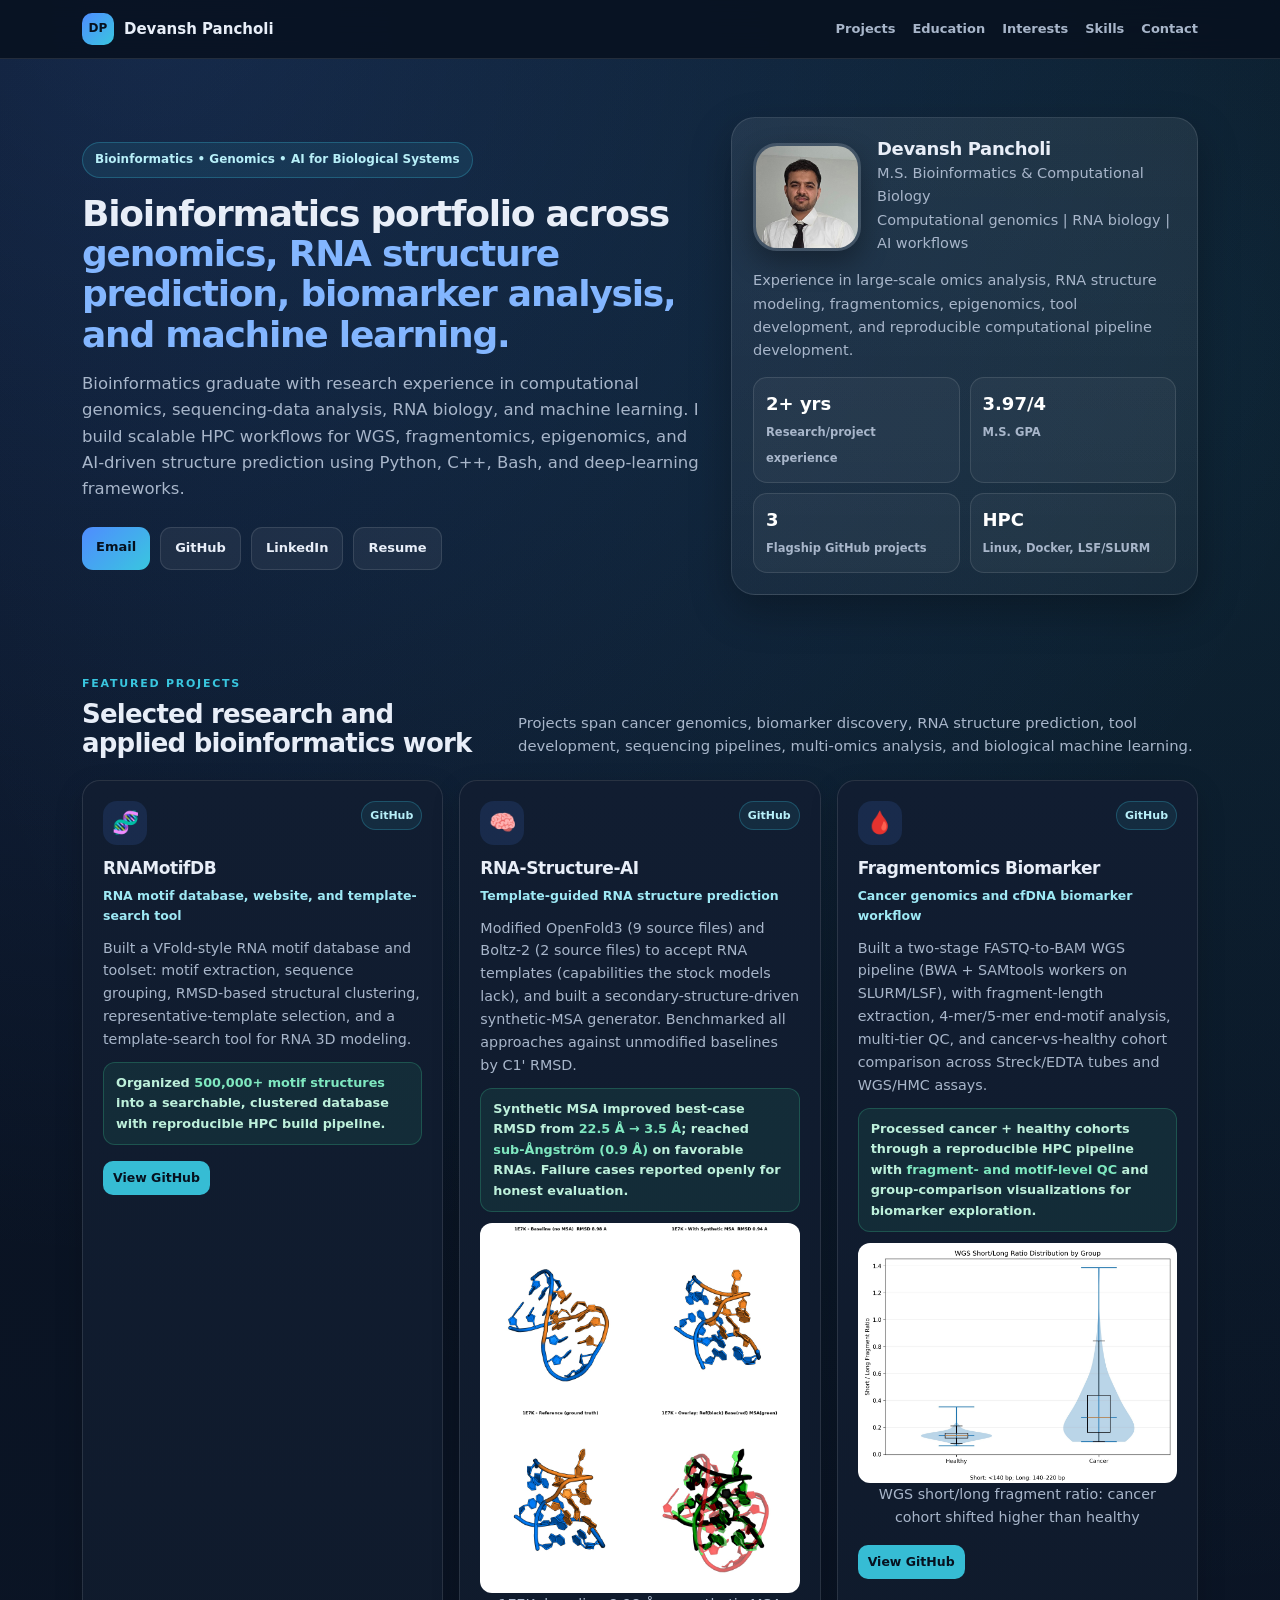
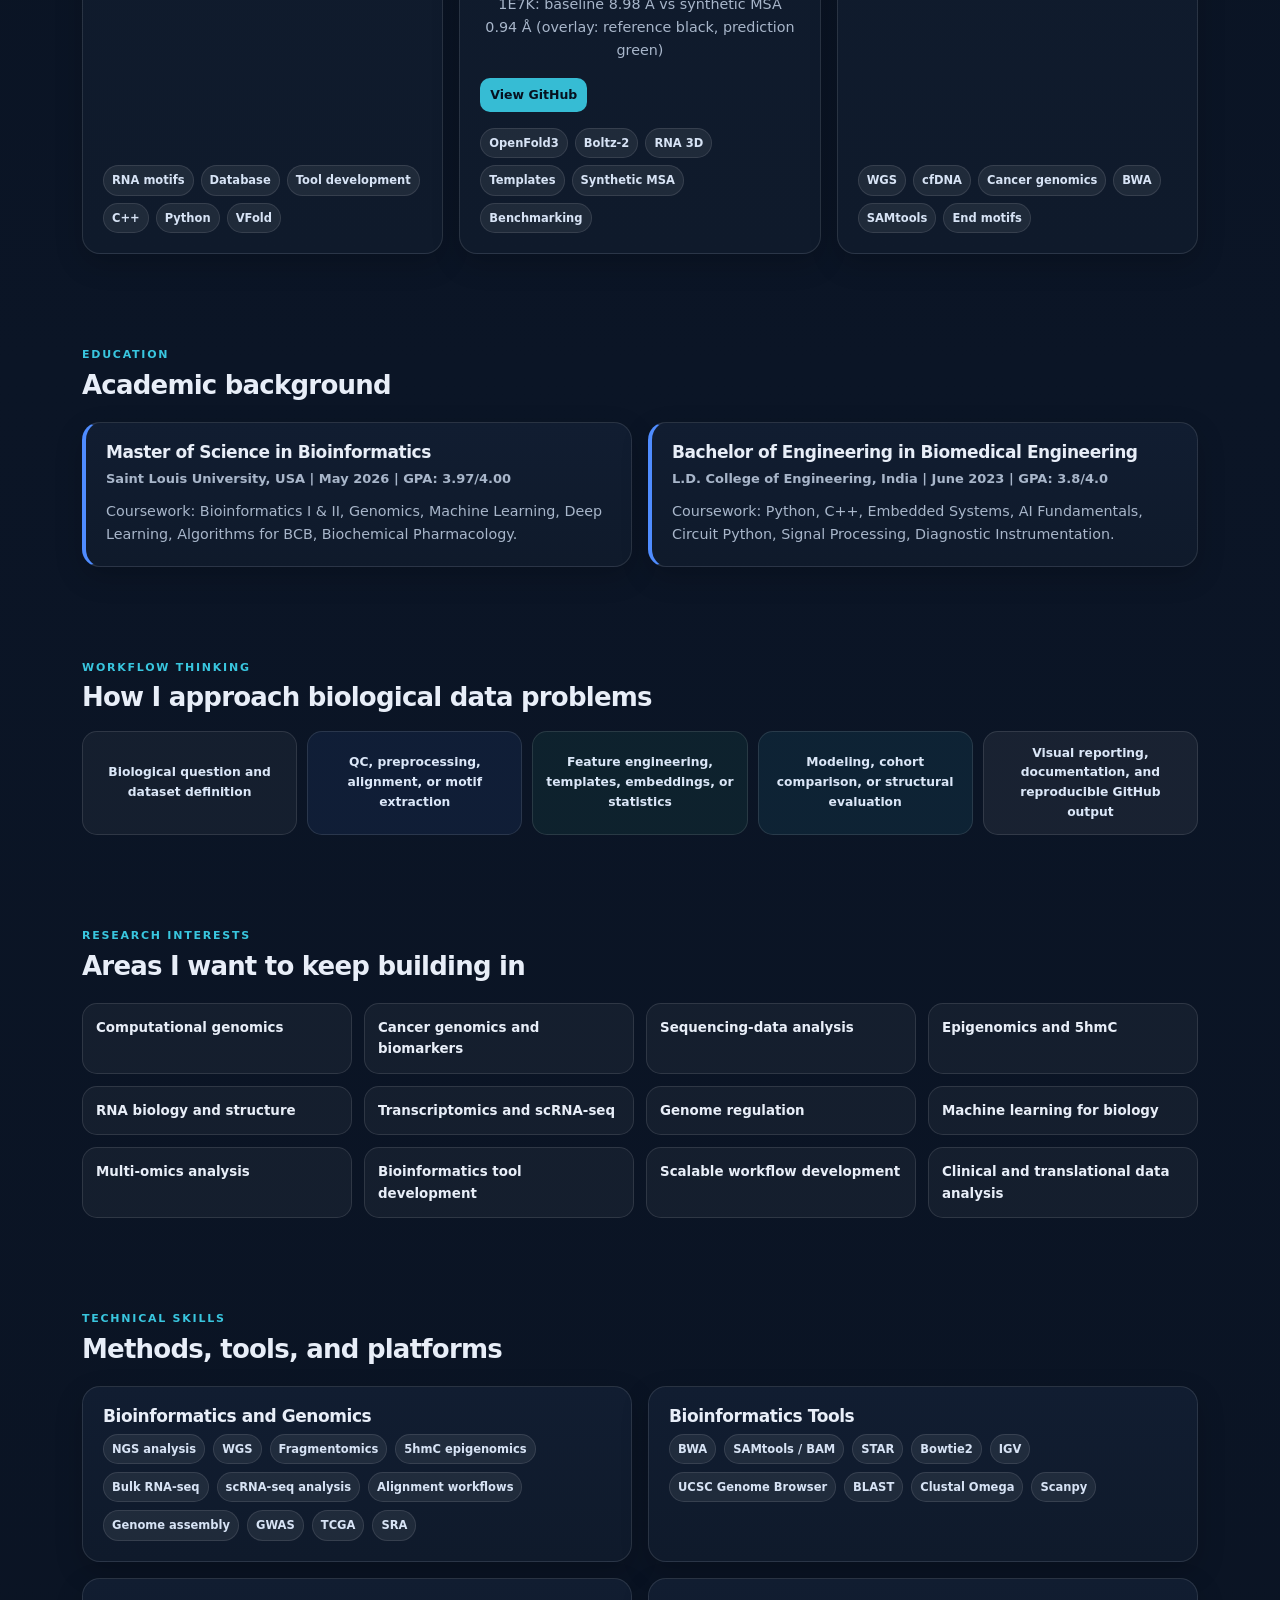
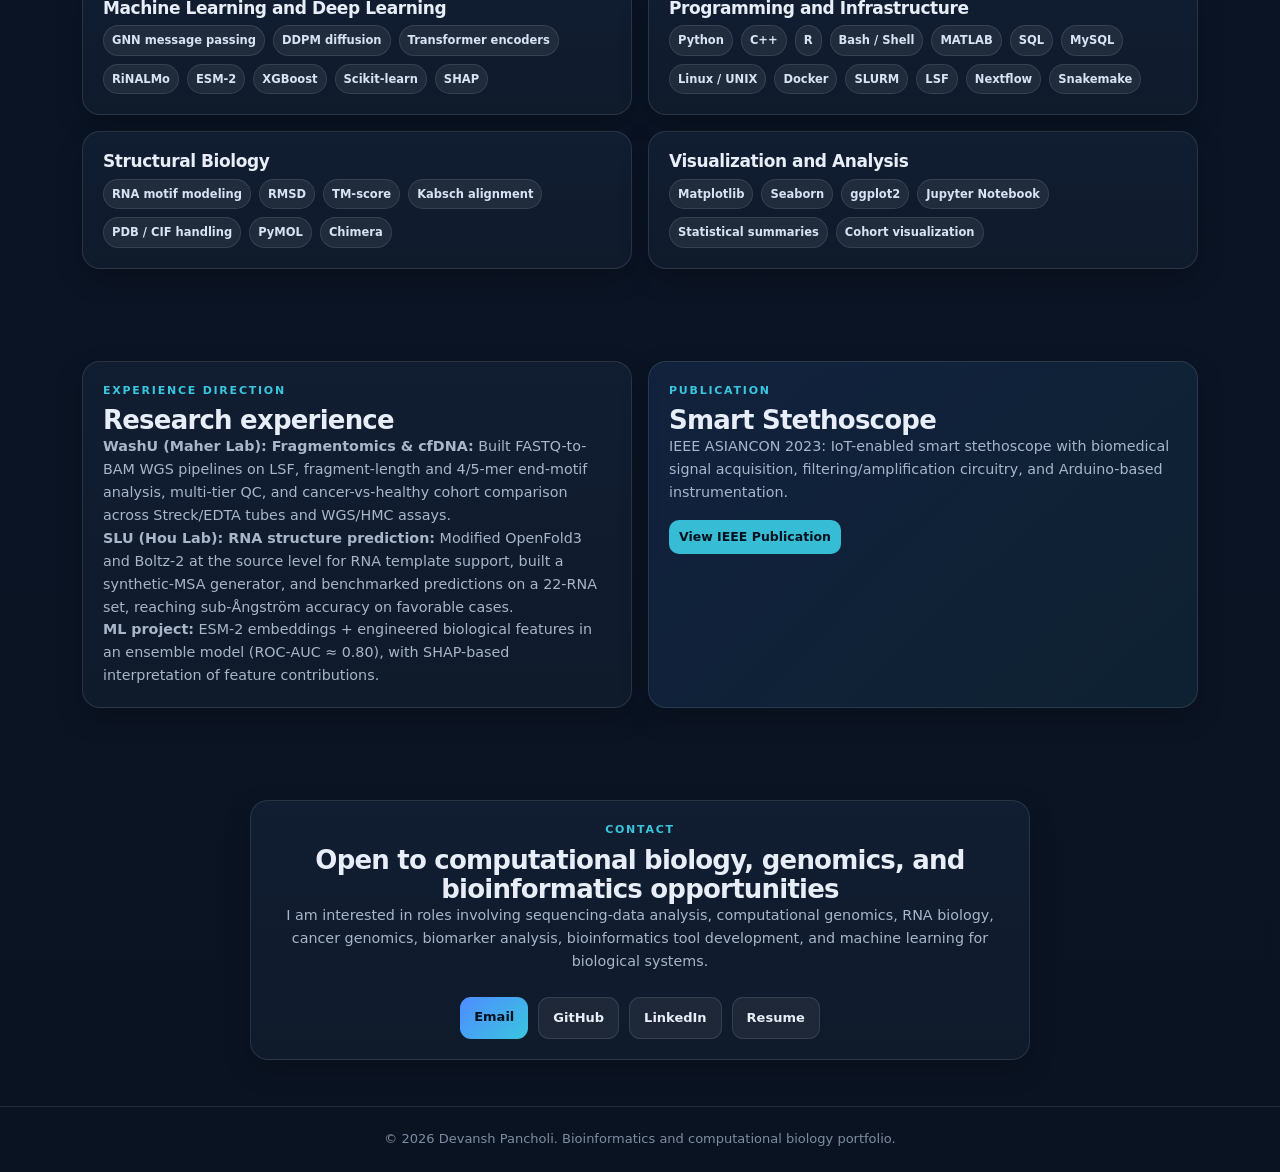
==== index.html @ 818519e1 "Add files via upload" ====
<!DOCTYPE html>
<html lang="en">
<head>
<meta charset="UTF-8" />
<meta name="viewport" content="width=device-width, initial-scale=1.0" />
<title>Devansh Pancholi | Bioinformatics Portfolio</title>
<style>
:root{
  --bg:#08111f;
  --bg2:#0d1728;
  --card:#111d31;
  --card2:#0f1a2b;
  --text:#e8eef8;
  --muted:#a8b6ca;
  --line:rgba(255,255,255,.11);
  --blue:#4f8cff;
  --cyan:#39c6df;
  --green:#38b98d;
  --soft:#172740;
  --shadow:0 16px 42px rgba(0,0,0,.28);
  --r:18px;
}
*{box-sizing:border-box}
html{scroll-behavior:smooth}
body{
  margin:0;
  font-family:Inter,system-ui,-apple-system,"Segoe UI",Arial,sans-serif;
  color:var(--text);
  background:
    radial-gradient(circle at 12% 0%,rgba(79,140,255,.18),transparent 28%),
    radial-gradient(circle at 90% 8%,rgba(57,198,223,.10),transparent 30%),
    linear-gradient(180deg,var(--bg),#0b1526 45%,#0a1322);
  line-height:1.6;
}
a{text-decoration:none;color:inherit}
nav{
  position:sticky;top:0;z-index:20;
  background:rgba(8,17,31,.86);
  backdrop-filter:blur(14px);
  border-bottom:1px solid var(--line);
}
.nav{max-width:1160px;margin:auto;padding:13px 22px;display:flex;justify-content:space-between;align-items:center}
.brand{font-weight:800;display:flex;gap:10px;align-items:center;font-size:15px}
.logo{width:32px;height:32px;border-radius:10px;background:linear-gradient(135deg,var(--blue),var(--cyan));display:grid;place-items:center;color:#06111f;font-weight:900;font-size:12px}
.links{display:flex;gap:17px;color:var(--muted);font-weight:650;font-size:13px}
.links a:hover{color:var(--cyan)}
.wrap{max-width:1160px;margin:auto;padding:0 22px}
.hero{padding:58px 0 34px}
.hero-grid{display:grid;grid-template-columns:1.14fr .86fr;gap:30px;align-items:center}
.eyebrow{display:inline-block;background:rgba(57,198,223,.10);border:1px solid rgba(57,198,223,.28);color:#b7eff8;padding:7px 12px;border-radius:999px;font-size:12px;font-weight:800;margin-bottom:16px}
h1{font-size:clamp(24px,3vw,36px);line-height:1.12;letter-spacing:-.035em;margin:0 0 16px;max-width:850px}
.accent{color:#83b6ff}
.lead{font-size:16.5px;color:var(--muted);max-width:820px;margin:0}
.actions{display:flex;flex-wrap:wrap;gap:10px;margin-top:24px}
.btn{display:inline-flex;padding:10px 14px;border-radius:11px;border:1px solid var(--line);background:rgba(255,255,255,.06);font-weight:780;font-size:13px;transition:.18s}
.btn:hover{transform:translateY(-2px);border-color:rgba(57,198,223,.45);background:rgba(255,255,255,.09)}
.primary{background:linear-gradient(135deg,var(--blue),var(--cyan));color:#06111f;border:0}
.profile{background:linear-gradient(180deg,rgba(255,255,255,.075),rgba(255,255,255,.04));border:1px solid var(--line);border-radius:24px;padding:21px;box-shadow:var(--shadow)}
.profile-row{display:flex;gap:16px;align-items:center;margin-bottom:14px}
.photo{width:108px;height:108px;border-radius:24px;object-fit:cover;border:3px solid rgba(255,255,255,.15);box-shadow:0 12px 28px rgba(0,0,0,.32)}
.profile h2{font-size:18px;margin:0 0 3px;letter-spacing:-.02em}
.small{font-size:13px;color:var(--muted);margin:0}
.profile p{color:var(--muted);font-size:14.5px}
.metrics{display:grid;grid-template-columns:repeat(2,1fr);gap:10px;margin-top:14px}
.metric{border:1px solid var(--line);background:rgba(255,255,255,.045);border-radius:14px;padding:12px}
.metric strong{display:block;font-size:18px;color:#fff}
.metric span{font-size:11.5px;color:var(--muted);font-weight:650}
section{padding:46px 0}
.head{display:flex;justify-content:space-between;gap:24px;align-items:end;margin-bottom:22px}
.kicker{color:var(--cyan);font-size:11px;text-transform:uppercase;letter-spacing:.16em;font-weight:900;margin-bottom:7px}
h2{font-size:clamp(20px,2.2vw,26px);line-height:1.12;letter-spacing:-.03em;margin:0}
.note{max-width:680px;color:var(--muted);margin:0;font-size:14.8px}
.grid3{display:grid;grid-template-columns:repeat(3,1fr);gap:16px}
.grid2{display:grid;grid-template-columns:repeat(2,1fr);gap:16px}
.card{background:linear-gradient(180deg,var(--card),var(--card2));border:1px solid var(--line);border-radius:var(--r);padding:20px;box-shadow:0 10px 28px rgba(0,0,0,.18);transition:.18s}
.card:hover{transform:translateY(-3px);box-shadow:var(--shadow);border-color:rgba(57,198,223,.32)}
.project{display:flex;flex-direction:column;min-height:390px}
.top{display:flex;justify-content:space-between;align-items:start;margin-bottom:14px}
.icon{width:44px;height:44px;border-radius:14px;background:rgba(79,140,255,.13);display:grid;place-items:center;font-size:22px}
.status{font-size:11px;font-weight:800;color:#b7eff8;background:rgba(57,198,223,.09);border:1px solid rgba(57,198,223,.26);border-radius:999px;padding:5px 8px}
h3{font-size:17px;line-height:1.16;letter-spacing:-.025em;margin:0 0 7px}
.label{font-size:12.5px;font-weight:780;color:#9ee9f5;margin-bottom:11px}
.card p{color:var(--muted);margin:0;font-size:14.3px}
.plink{display:flex;gap:9px;flex-wrap:wrap;margin-top:16px}
.mini{background:rgba(57,198,223,.94);color:#06111f;border-radius:10px;padding:7px 10px;font-size:12.5px;font-weight:850}
.mini:hover{background:#fff}
.result{margin:11px 0 0;padding:10px 12px;border-radius:12px;background:rgba(56,185,141,.10);border:1px solid rgba(56,185,141,.28);font-size:12.8px;color:#bdf0db;font-weight:650}
.result strong{color:#7fe8c0}
.fig{width:100%;border-radius:12px;margin:11px 0 0;border:1px solid var(--line);background:#fff}
.figcap{font-size:11px;color:var(--muted);margin:5px 0 0;text-align:center}
.tags{display:flex;flex-wrap:wrap;gap:7px;margin-top:auto;padding-top:16px}
.tag{font-size:11.5px;color:#d7e3f5;background:rgba(255,255,255,.07);border:1px solid rgba(255,255,255,.10);padding:5px 8px;border-radius:999px;font-weight:650}
.edu{border-left:4px solid var(--blue)}
.meta{color:var(--muted);font-weight:650;margin:5px 0 10px;font-size:13px}
.pipeline{display:grid;grid-template-columns:repeat(5,1fr);gap:10px;margin-top:18px}
.step{min-height:78px;border-radius:15px;border:1px solid var(--line);background:rgba(255,255,255,.045);padding:12px;text-align:center;display:flex;align-items:center;justify-content:center;font-weight:780;font-size:12.3px;color:#dbe7f8}
.step:nth-child(2){background:rgba(79,140,255,.08)}
.step:nth-child(3){background:rgba(56,185,141,.08)}
.step:nth-child(4){background:rgba(57,198,223,.08)}
.step:nth-child(5){background:rgba(255,255,255,.06)}
.interests{display:grid;grid-template-columns:repeat(4,1fr);gap:12px}
.interest{background:rgba(255,255,255,.045);border:1px solid var(--line);border-radius:15px;padding:13px;font-weight:760;font-size:13.4px;color:#e8eef8}
.skills{display:flex;flex-wrap:wrap;gap:8px}
.pub{background:linear-gradient(135deg,rgba(79,140,255,.12),rgba(57,198,223,.08))}
.contact{text-align:center;max-width:780px;margin:auto}
footer{border-top:1px solid var(--line);padding:22px;text-align:center;color:#7e8ca1;font-size:13px}
@media(max-width:960px){.hero-grid,.grid3,.grid2{grid-template-columns:1fr}.pipeline{grid-template-columns:1fr 1fr}.interests{grid-template-columns:1fr 1fr}.links{display:none}.head{display:block}}
@media(max-width:600px){.profile-row{display:block}.photo{margin-bottom:14px}.metrics,.pipeline,.interests{grid-template-columns:1fr}}
</style>
</head>
<body>
<nav><div class="nav"><a class="brand" href="#home"><span class="logo">DP</span>Devansh Pancholi</a><div class="links"><a href="#projects">Projects</a><a href="#education">Education</a><a href="#interests">Interests</a><a href="#skills">Skills</a><a href="#contact">Contact</a></div></div></nav>
<main id="home">
<section class="hero"><div class="wrap hero-grid"><div><div class="eyebrow">Bioinformatics • Genomics • AI for Biological Systems</div><h1>Bioinformatics portfolio across <span class="accent">genomics, RNA structure prediction, biomarker analysis, and machine learning.</span></h1><p class="lead">Bioinformatics graduate with research experience in computational genomics, sequencing-data analysis, RNA biology, and machine learning. I build scalable HPC workflows for WGS, fragmentomics, epigenomics, and AI-driven structure prediction using Python, C++, Bash, and deep-learning frameworks.</p><div class="actions"><a class="btn primary" href="mailto:pancholidevansh29@gmail.com">Email</a><a class="btn" href="https://github.com/Daark-Devil" target="_blank" rel="noopener">GitHub</a><a class="btn" href="https://www.linkedin.com/in/devansh-pancholi-59560433a/" target="_blank" rel="noopener">LinkedIn</a><a class="btn" href="assets/Devansh_Pancholi_Resume.pdf" target="_blank" rel="noopener">Resume</a></div></div><aside class="profile"><div class="profile-row"><img class="photo" src="assets/devansh_profile.jpg" alt="Devansh Pancholi profile photo"><div><h2>Devansh Pancholi</h2><p class="small">M.S. Bioinformatics & Computational Biology</p><p class="small">Computational genomics | RNA biology | AI workflows</p></div></div><p>Experience in large-scale omics analysis, RNA structure modeling, fragmentomics, epigenomics, tool development, and reproducible computational pipeline development.</p><div class="metrics"><div class="metric"><strong>2+ yrs</strong><span>Research/project experience</span></div><div class="metric"><strong>3.97/4</strong><span>M.S. GPA</span></div><div class="metric"><strong>3</strong><span>Flagship GitHub projects</span></div><div class="metric"><strong>HPC</strong><span>Linux, Docker, LSF/SLURM</span></div></div></aside></div></section>

<section id="projects"><div class="wrap"><div class="head"><div><div class="kicker">Featured Projects</div><h2>Selected research and applied bioinformatics work</h2></div><p class="note">Projects span cancer genomics, biomarker discovery, RNA structure prediction, tool development, sequencing pipelines, multi-omics analysis, and biological machine learning.</p></div><div class="grid3">
<article class="card project"><div class="top"><div class="icon">🧬</div><span class="status">GitHub</span></div><h3>RNAMotifDB</h3><div class="label">RNA motif database, website, and template-search tool</div><p>Built a VFold-style RNA motif database and toolset: motif extraction, sequence grouping, RMSD-based structural clustering, representative-template selection, and a template-search tool for RNA 3D modeling.</p><div class="result">Organized <strong>500,000+ motif structures</strong> into a searchable, clustered database with reproducible HPC build pipeline.</div><div class="plink"><a class="mini" href="https://github.com/Daark-Devil/RNAMotifDB" target="_blank" rel="noopener">View GitHub</a></div><div class="tags"><span class="tag">RNA motifs</span><span class="tag">Database</span><span class="tag">Tool development</span><span class="tag">C++</span><span class="tag">Python</span><span class="tag">VFold</span></div></article>
<article class="card project"><div class="top"><div class="icon">🧠</div><span class="status">GitHub</span></div><h3>RNA-Structure-AI</h3><div class="label">Template-guided RNA structure prediction</div><p>Modified OpenFold3 (9 source files) and Boltz-2 (2 source files) to accept RNA templates (capabilities the stock models lack), and built a secondary-structure-driven synthetic-MSA generator. Benchmarked all approaches against unmodified baselines by C1' RMSD.</p><div class="result">Synthetic MSA improved best-case RMSD from <strong>22.5 Å → 3.5 Å</strong>; reached <strong>sub-Ångström (0.9 Å)</strong> on favorable RNAs. Failure cases reported openly for honest evaluation.</div><img class="fig" src="assets/1E7K_msa_improvement.png" alt="1E7K RNA structure prediction: baseline 8.98 A versus synthetic MSA 0.94 A, with overlay against reference"><p class="figcap">1E7K: baseline 8.98 Å vs synthetic MSA 0.94 Å (overlay: reference black, prediction green)</p><div class="plink"><a class="mini" href="https://github.com/Daark-Devil/RNA-Structure-AI" target="_blank" rel="noopener">View GitHub</a></div><div class="tags"><span class="tag">OpenFold3</span><span class="tag">Boltz-2</span><span class="tag">RNA 3D</span><span class="tag">Templates</span><span class="tag">Synthetic MSA</span><span class="tag">Benchmarking</span></div></article>
<article class="card project"><div class="top"><div class="icon">🩸</div><span class="status">GitHub</span></div><h3>Fragmentomics Biomarker</h3><div class="label">Cancer genomics and cfDNA biomarker workflow</div><p>Built a two-stage FASTQ-to-BAM WGS pipeline (BWA + SAMtools workers on SLURM/LSF), with fragment-length extraction, 4-mer/5-mer end-motif analysis, multi-tier QC, and cancer-vs-healthy cohort comparison across Streck/EDTA tubes and WGS/HMC assays.</p><div class="result">Processed cancer + healthy cohorts through a reproducible HPC pipeline with <strong>fragment- and motif-level QC</strong> and group-comparison visualizations for biomarker exploration.</div><img class="fig" src="assets/frag_short_long_ratio.png" alt="Violin plot of WGS short over long fragment ratio, healthy versus cancer cohorts"><p class="figcap">WGS short/long fragment ratio: cancer cohort shifted higher than healthy</p><div class="plink"><a class="mini" href="https://github.com/Daark-Devil/Fragmentomics_Biomarker" target="_blank" rel="noopener">View GitHub</a></div><div class="tags"><span class="tag">WGS</span><span class="tag">cfDNA</span><span class="tag">Cancer genomics</span><span class="tag">BWA</span><span class="tag">SAMtools</span><span class="tag">End motifs</span></div></article>
</div></div></section>

<section id="education"><div class="wrap"><div class="head"><div><div class="kicker">Education</div><h2>Academic background</h2></div></div><div class="grid2"><div class="card edu"><h3>Master of Science in Bioinformatics</h3><div class="meta">Saint Louis University, USA | May 2026 | GPA: 3.97/4.00</div><p>Coursework: Bioinformatics I & II, Genomics, Machine Learning, Deep Learning, Algorithms for BCB, Biochemical Pharmacology.</p></div><div class="card edu"><h3>Bachelor of Engineering in Biomedical Engineering</h3><div class="meta">L.D. College of Engineering, India | June 2023 | GPA: 3.8/4.0</div><p>Coursework: Python, C++, Embedded Systems, AI Fundamentals, Circuit Python, Signal Processing, Diagnostic Instrumentation.</p></div></div></div></section>

<section><div class="wrap"><div class="kicker">Workflow Thinking</div><h2>How I approach biological data problems</h2><div class="pipeline"><div class="step">Biological question and dataset definition</div><div class="step">QC, preprocessing, alignment, or motif extraction</div><div class="step">Feature engineering, templates, embeddings, or statistics</div><div class="step">Modeling, cohort comparison, or structural evaluation</div><div class="step">Visual reporting, documentation, and reproducible GitHub output</div></div></div></section>

<section id="interests"><div class="wrap"><div class="head"><div><div class="kicker">Research Interests</div><h2>Areas I want to keep building in</h2></div></div><div class="interests"><div class="interest">Computational genomics</div><div class="interest">Cancer genomics and biomarkers</div><div class="interest">Sequencing-data analysis</div><div class="interest">Epigenomics and 5hmC</div><div class="interest">RNA biology and structure</div><div class="interest">Transcriptomics and scRNA-seq</div><div class="interest">Genome regulation</div><div class="interest">Machine learning for biology</div><div class="interest">Multi-omics analysis</div><div class="interest">Bioinformatics tool development</div><div class="interest">Scalable workflow development</div><div class="interest">Clinical and translational data analysis</div></div></div></section>

<section id="skills"><div class="wrap"><div class="head"><div><div class="kicker">Technical Skills</div><h2>Methods, tools, and platforms</h2></div></div><div class="grid2">
<div class="card"><h3>Bioinformatics and Genomics</h3><div class="skills"><span class="tag">NGS analysis</span><span class="tag">WGS</span><span class="tag">Fragmentomics</span><span class="tag">5hmC epigenomics</span><span class="tag">Bulk RNA-seq</span><span class="tag">scRNA-seq analysis</span><span class="tag">Alignment workflows</span><span class="tag">Genome assembly</span><span class="tag">GWAS</span><span class="tag">TCGA</span><span class="tag">SRA</span></div></div>
<div class="card"><h3>Bioinformatics Tools</h3><div class="skills"><span class="tag">BWA</span><span class="tag">SAMtools / BAM</span><span class="tag">STAR</span><span class="tag">Bowtie2</span><span class="tag">IGV</span><span class="tag">UCSC Genome Browser</span><span class="tag">BLAST</span><span class="tag">Clustal Omega</span><span class="tag">Scanpy</span></div></div>
<div class="card"><h3>Machine Learning and Deep Learning</h3><div class="skills"><span class="tag">GNN message passing</span><span class="tag">DDPM diffusion</span><span class="tag">Transformer encoders</span><span class="tag">RiNALMo</span><span class="tag">ESM-2</span><span class="tag">XGBoost</span><span class="tag">Scikit-learn</span><span class="tag">SHAP</span></div></div>
<div class="card"><h3>Programming and Infrastructure</h3><div class="skills"><span class="tag">Python</span><span class="tag">C++</span><span class="tag">R</span><span class="tag">Bash / Shell</span><span class="tag">MATLAB</span><span class="tag">SQL</span><span class="tag">MySQL</span><span class="tag">Linux / UNIX</span><span class="tag">Docker</span><span class="tag">SLURM</span><span class="tag">LSF</span><span class="tag">Nextflow</span><span class="tag">Snakemake</span></div></div>
<div class="card"><h3>Structural Biology</h3><div class="skills"><span class="tag">RNA motif modeling</span><span class="tag">RMSD</span><span class="tag">TM-score</span><span class="tag">Kabsch alignment</span><span class="tag">PDB / CIF handling</span><span class="tag">PyMOL</span><span class="tag">Chimera</span></div></div>
<div class="card"><h3>Visualization and Analysis</h3><div class="skills"><span class="tag">Matplotlib</span><span class="tag">Seaborn</span><span class="tag">ggplot2</span><span class="tag">Jupyter Notebook</span><span class="tag">Statistical summaries</span><span class="tag">Cohort visualization</span></div></div>
</div></div></section>

<section><div class="wrap grid2"><div class="card"><div class="kicker">Experience Direction</div><h2>Research experience</h2><p><strong>WashU (Maher Lab): Fragmentomics & cfDNA:</strong> Built FASTQ-to-BAM WGS pipelines on LSF, fragment-length and 4/5-mer end-motif analysis, multi-tier QC, and cancer-vs-healthy cohort comparison across Streck/EDTA tubes and WGS/HMC assays.</p><p><strong>SLU (Hou Lab): RNA structure prediction:</strong> Modified OpenFold3 and Boltz-2 at the source level for RNA template support, built a synthetic-MSA generator, and benchmarked predictions on a 22-RNA set, reaching sub-Ångström accuracy on favorable cases.</p><p><strong>ML project:</strong> ESM-2 embeddings + engineered biological features in an ensemble model (ROC-AUC ≈ 0.80), with SHAP-based interpretation of feature contributions.</p></div><div id="publication" class="card pub"><div class="kicker">Publication</div><h2>Smart Stethoscope</h2><p>IEEE ASIANCON 2023: IoT-enabled smart stethoscope with biomedical signal acquisition, filtering/amplification circuitry, and Arduino-based instrumentation.</p><div class="plink"><a class="mini" href="https://ieeexplore.ieee.org/document/10270283/" target="_blank" rel="noopener">View IEEE Publication</a></div></div></div></section>

<section id="contact"><div class="wrap"><div class="card contact"><div class="kicker">Contact</div><h2>Open to computational biology, genomics, and bioinformatics opportunities</h2><p>I am interested in roles involving sequencing-data analysis, computational genomics, RNA biology, cancer genomics, biomarker analysis, bioinformatics tool development, and machine learning for biological systems.</p><div class="actions" style="justify-content:center"><a class="btn primary" href="mailto:pancholidevansh29@gmail.com">Email</a><a class="btn" href="https://github.com/Daark-Devil" target="_blank" rel="noopener">GitHub</a><a class="btn" href="https://www.linkedin.com/in/devansh-pancholi-59560433a/" target="_blank" rel="noopener">LinkedIn</a><a class="btn" href="assets/Devansh_Pancholi_Resume.pdf" target="_blank" rel="noopener">Resume</a></div></div></div></section>
</main>
<footer>© 2026 Devansh Pancholi. Bioinformatics and computational biology portfolio.</footer>
</body>
</html>
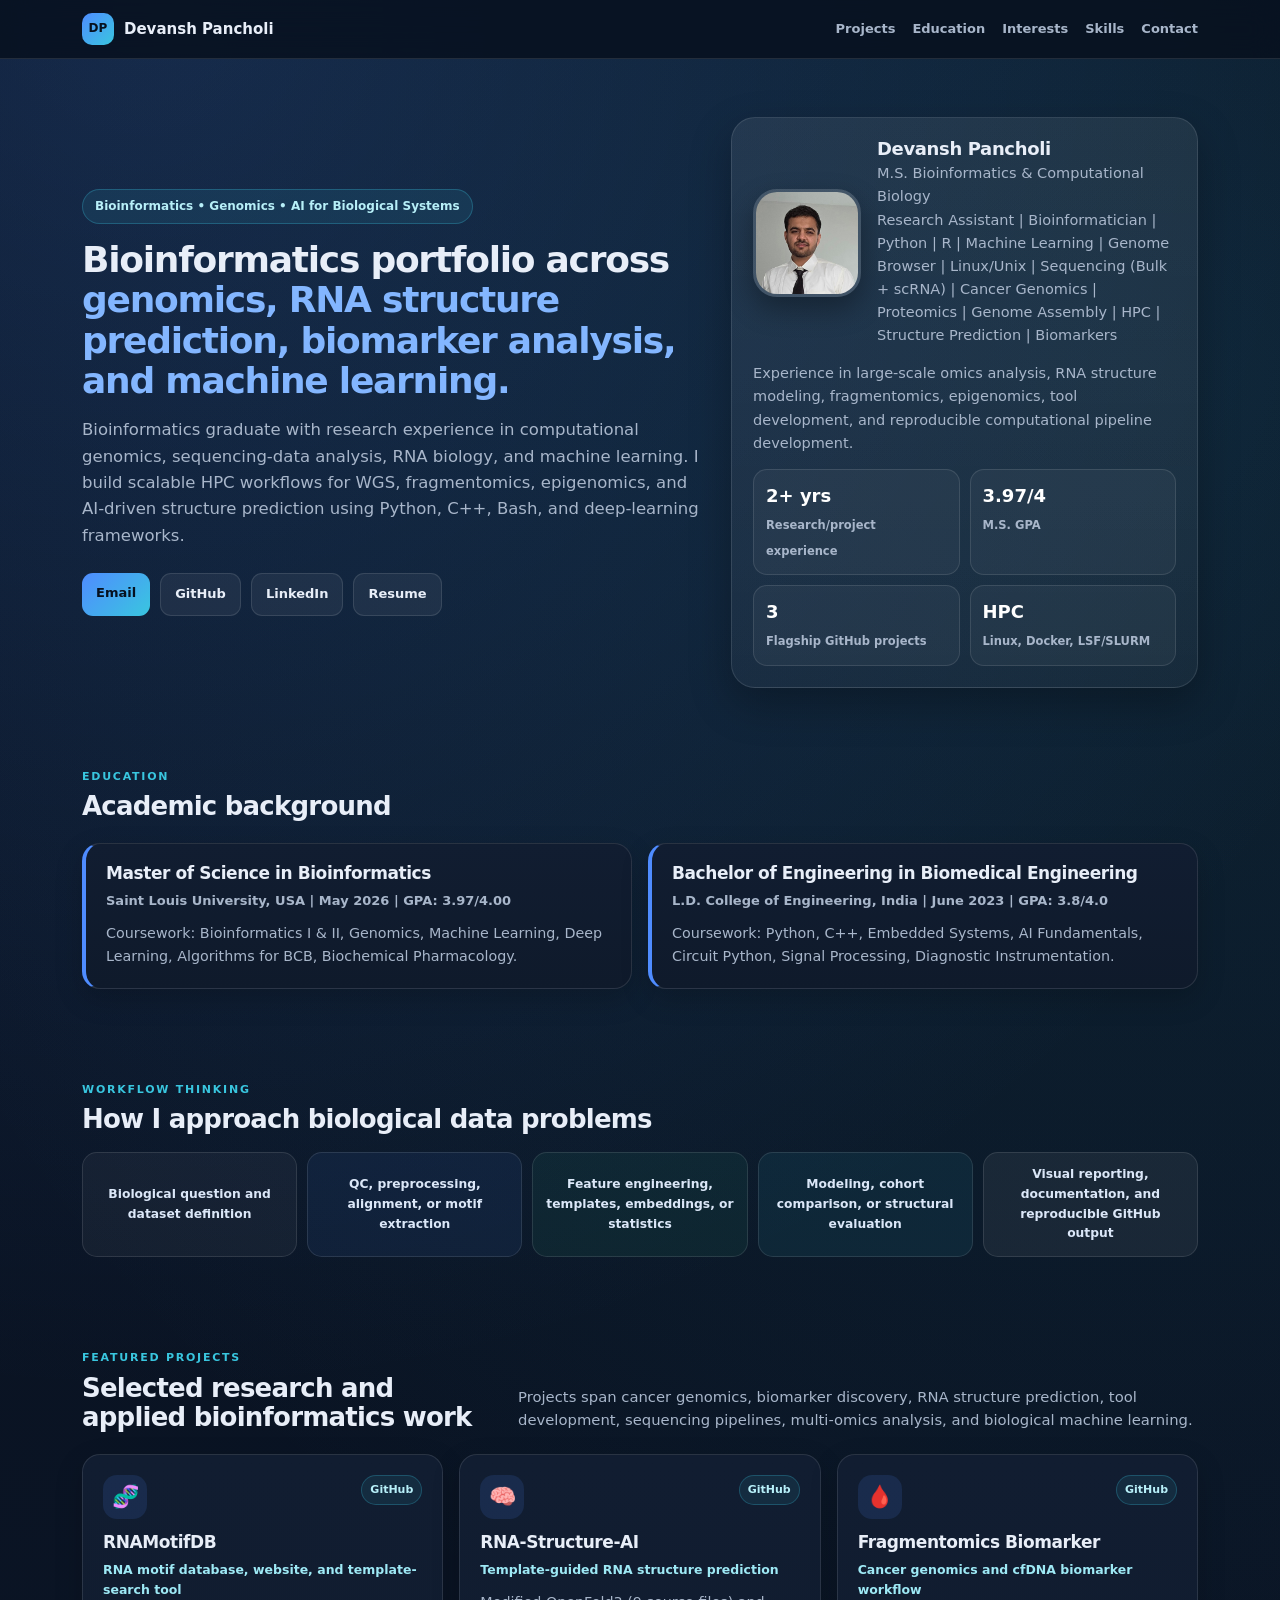
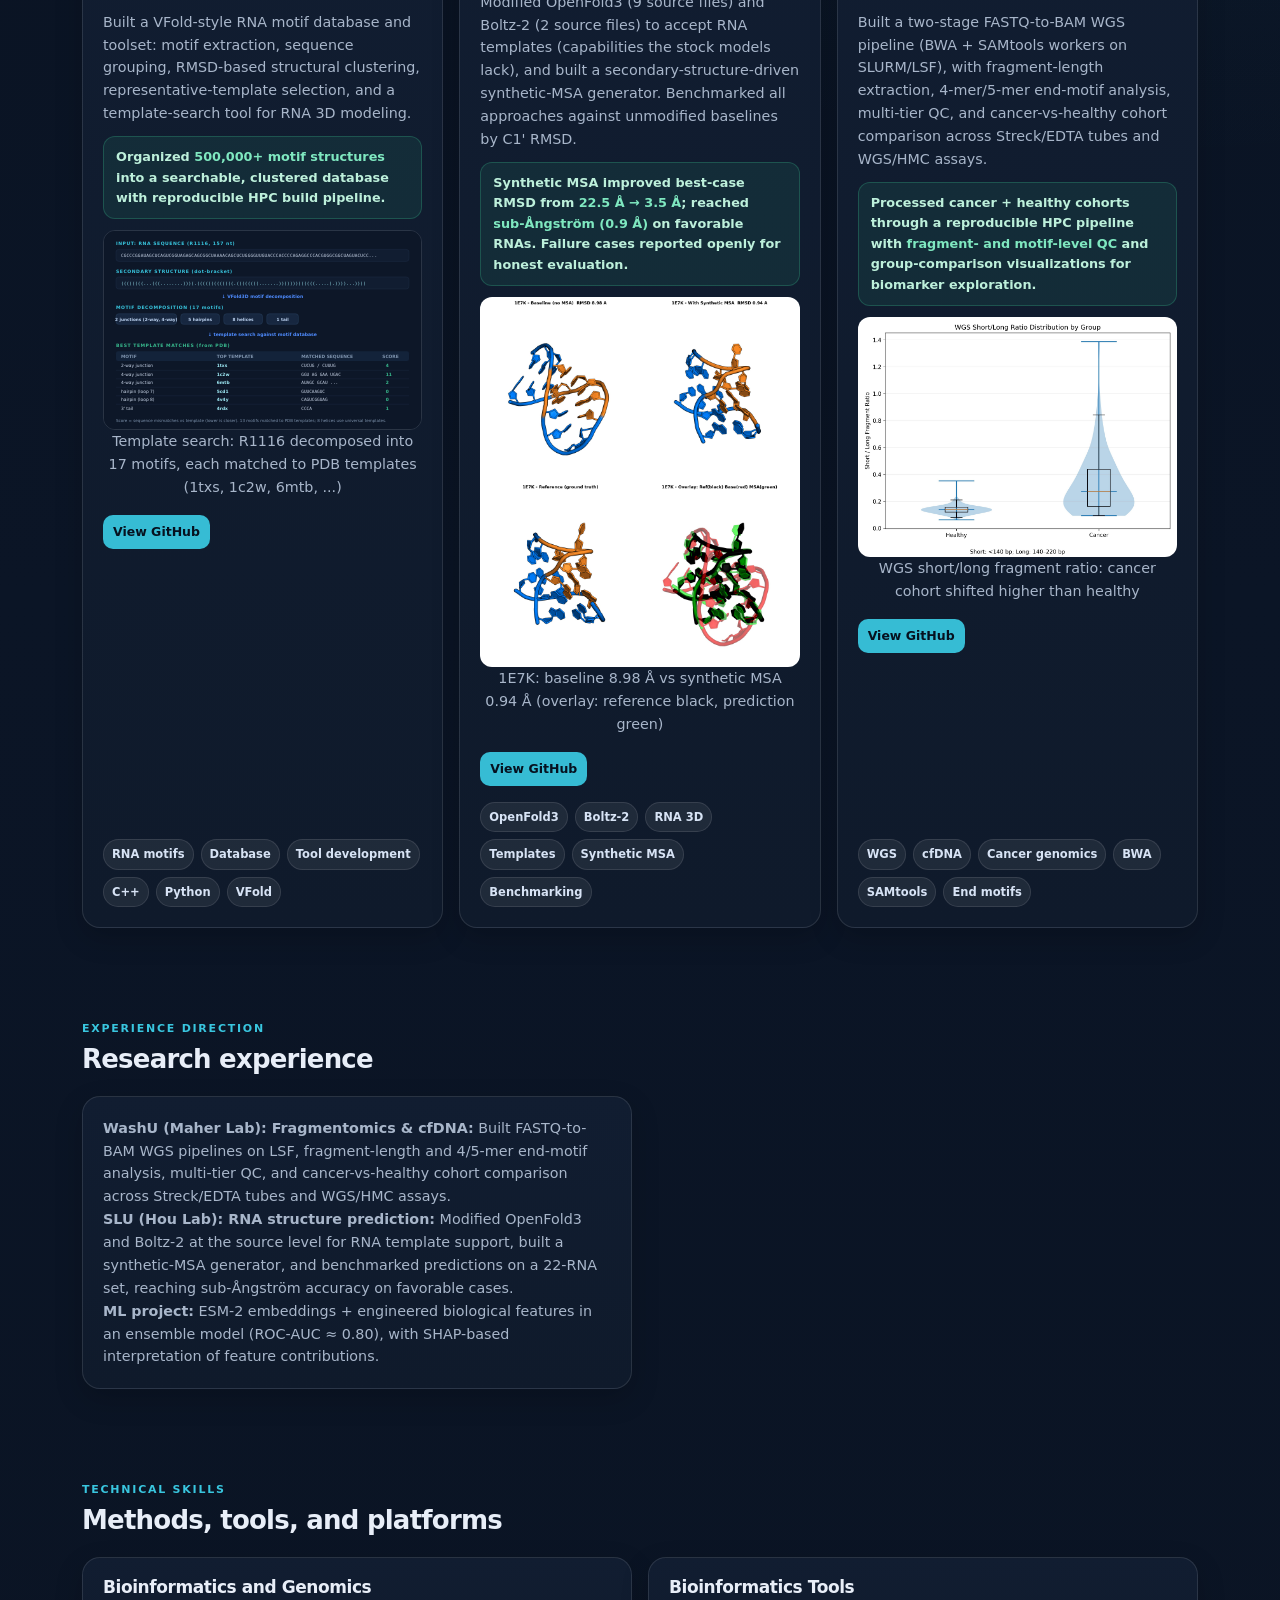
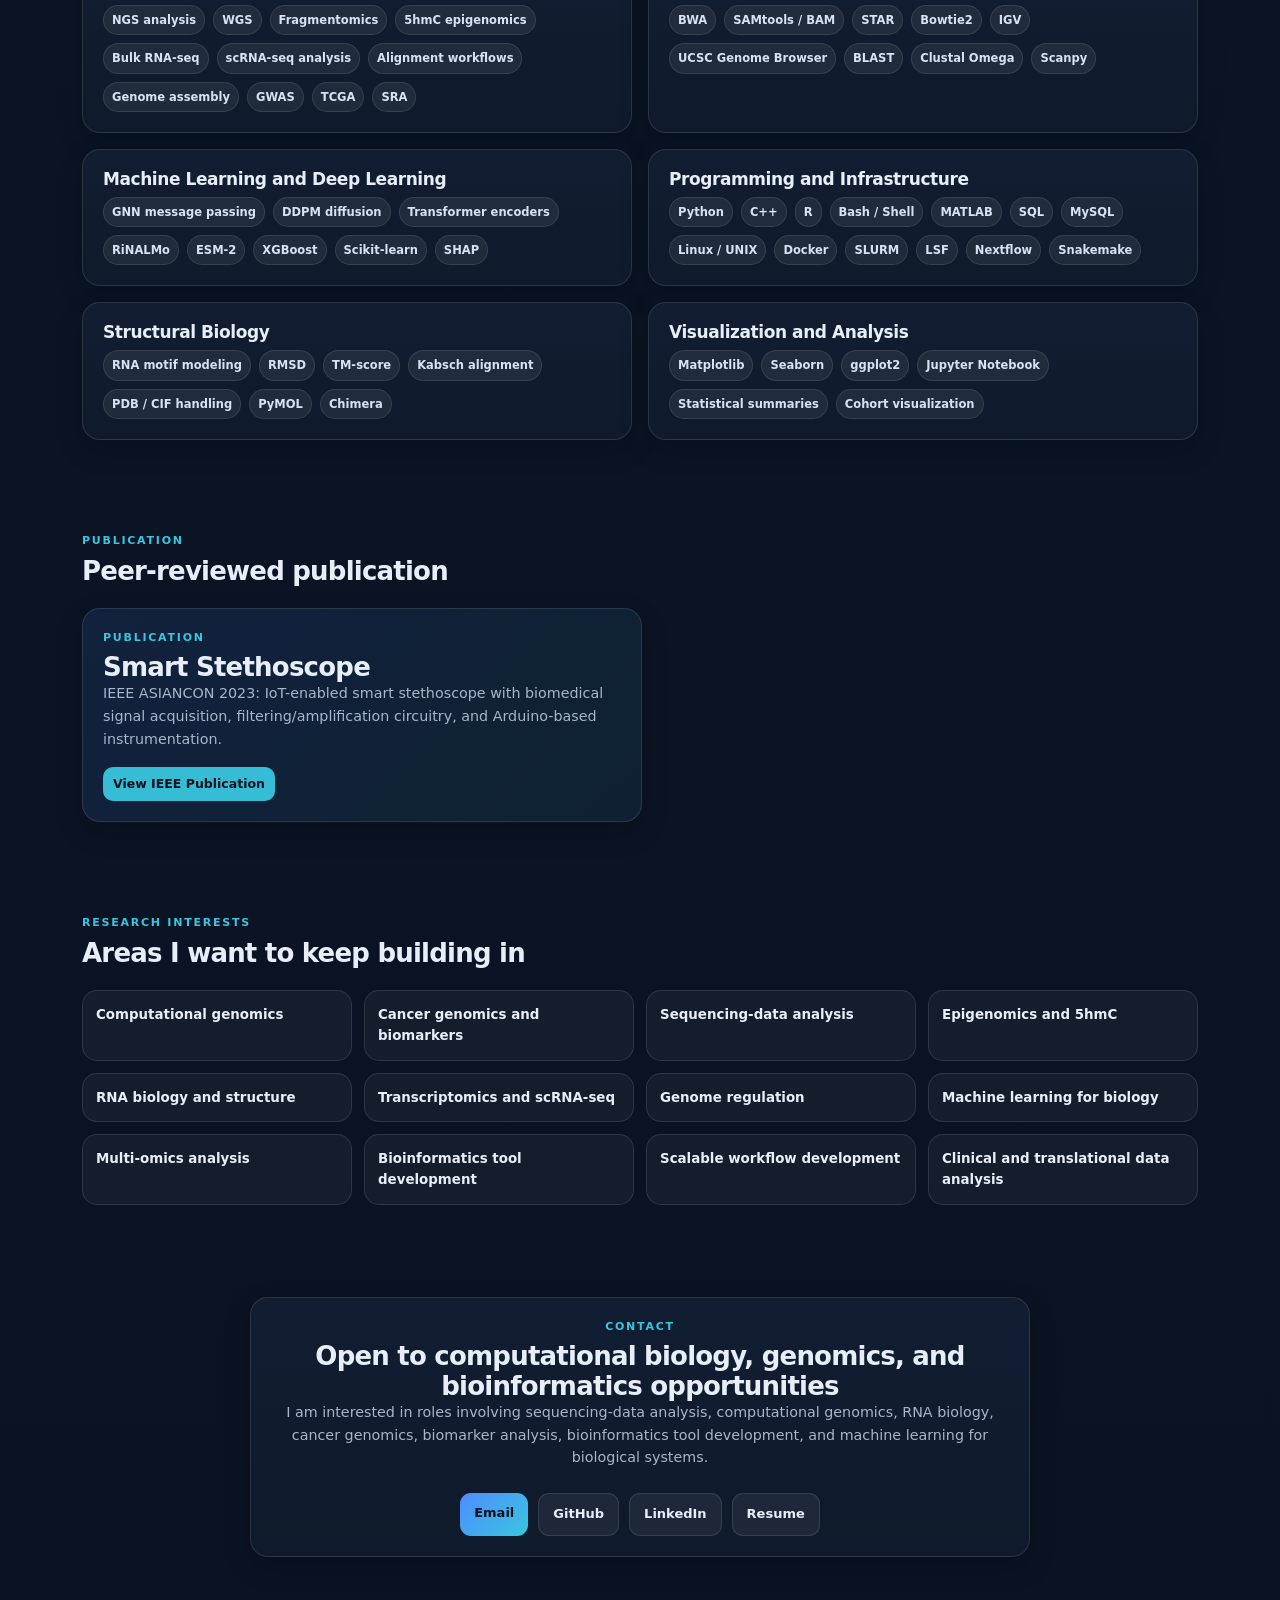
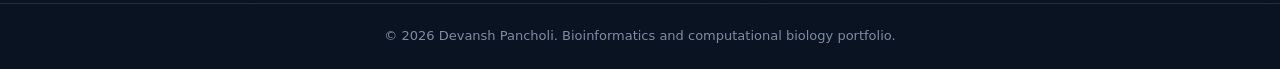
==== commit f975136b: "Add files via upload" ====
--- a/index.html
+++ b/index.html
@@ -110,34 +110,18 @@
 </head>
 <body>
 <nav><div class="nav"><a class="brand" href="#home"><span class="logo">DP</span>Devansh Pancholi</a><div class="links"><a href="#projects">Projects</a><a href="#education">Education</a><a href="#interests">Interests</a><a href="#skills">Skills</a><a href="#contact">Contact</a></div></div></nav>
-<main id="home">
-<section class="hero"><div class="wrap hero-grid"><div><div class="eyebrow">Bioinformatics • Genomics • AI for Biological Systems</div><h1>Bioinformatics portfolio across <span class="accent">genomics, RNA structure prediction, biomarker analysis, and machine learning.</span></h1><p class="lead">Bioinformatics graduate with research experience in computational genomics, sequencing-data analysis, RNA biology, and machine learning. I build scalable HPC workflows for WGS, fragmentomics, epigenomics, and AI-driven structure prediction using Python, C++, Bash, and deep-learning frameworks.</p><div class="actions"><a class="btn primary" href="mailto:pancholidevansh29@gmail.com">Email</a><a class="btn" href="https://github.com/Daark-Devil" target="_blank" rel="noopener">GitHub</a><a class="btn" href="https://www.linkedin.com/in/devansh-pancholi-59560433a/" target="_blank" rel="noopener">LinkedIn</a><a class="btn" href="assets/Devansh_Pancholi_Resume.pdf" target="_blank" rel="noopener">Resume</a></div></div><aside class="profile"><div class="profile-row"><img class="photo" src="assets/devansh_profile.jpg" alt="Devansh Pancholi profile photo"><div><h2>Devansh Pancholi</h2><p class="small">M.S. Bioinformatics & Computational Biology</p><p class="small">Computational genomics | RNA biology | AI workflows</p></div></div><p>Experience in large-scale omics analysis, RNA structure modeling, fragmentomics, epigenomics, tool development, and reproducible computational pipeline development.</p><div class="metrics"><div class="metric"><strong>2+ yrs</strong><span>Research/project experience</span></div><div class="metric"><strong>3.97/4</strong><span>M.S. GPA</span></div><div class="metric"><strong>3</strong><span>Flagship GitHub projects</span></div><div class="metric"><strong>HPC</strong><span>Linux, Docker, LSF/SLURM</span></div></div></aside></div></section>
-
-<section id="projects"><div class="wrap"><div class="head"><div><div class="kicker">Featured Projects</div><h2>Selected research and applied bioinformatics work</h2></div><p class="note">Projects span cancer genomics, biomarker discovery, RNA structure prediction, tool development, sequencing pipelines, multi-omics analysis, and biological machine learning.</p></div><div class="grid3">
-<article class="card project"><div class="top"><div class="icon">🧬</div><span class="status">GitHub</span></div><h3>RNAMotifDB</h3><div class="label">RNA motif database, website, and template-search tool</div><p>Built a VFold-style RNA motif database and toolset: motif extraction, sequence grouping, RMSD-based structural clustering, representative-template selection, and a template-search tool for RNA 3D modeling.</p><div class="result">Organized <strong>500,000+ motif structures</strong> into a searchable, clustered database with reproducible HPC build pipeline.</div><div class="plink"><a class="mini" href="https://github.com/Daark-Devil/RNAMotifDB" target="_blank" rel="noopener">View GitHub</a></div><div class="tags"><span class="tag">RNA motifs</span><span class="tag">Database</span><span class="tag">Tool development</span><span class="tag">C++</span><span class="tag">Python</span><span class="tag">VFold</span></div></article>
+<main id="home"><section class="hero"><div class="wrap hero-grid"><div><div class="eyebrow">Bioinformatics • Genomics • AI for Biological Systems</div><h1>Bioinformatics portfolio across <span class="accent">genomics, RNA structure prediction, biomarker analysis, and machine learning.</span></h1><p class="lead">Bioinformatics graduate with research experience in computational genomics, sequencing-data analysis, RNA biology, and machine learning. I build scalable HPC workflows for WGS, fragmentomics, epigenomics, and AI-driven structure prediction using Python, C++, Bash, and deep-learning frameworks.</p><div class="actions"><a class="btn primary" href="mailto:pancholidevansh29@gmail.com">Email</a><a class="btn" href="https://github.com/Daark-Devil" target="_blank" rel="noopener">GitHub</a><a class="btn" href="https://www.linkedin.com/in/devansh-pancholi-59560433a/" target="_blank" rel="noopener">LinkedIn</a><a class="btn" href="assets/Devansh_Pancholi_Resume.pdf" target="_blank" rel="noopener">Resume</a></div></div><aside class="profile"><div class="profile-row"><img class="photo" src="assets/devansh_profile.jpg" alt="Devansh Pancholi profile photo"><div><h2>Devansh Pancholi</h2><p class="small">M.S. Bioinformatics & Computational Biology</p><p class="small">Research Assistant | Bioinformatician | Python | R | Machine Learning | Genome Browser | Linux/Unix | Sequencing (Bulk + scRNA) | Cancer Genomics | Proteomics | Genome Assembly | HPC | Structure Prediction | Biomarkers</p></div></div><p>Experience in large-scale omics analysis, RNA structure modeling, fragmentomics, epigenomics, tool development, and reproducible computational pipeline development.</p><div class="metrics"><div class="metric"><strong>2+ yrs</strong><span>Research/project experience</span></div><div class="metric"><strong>3.97/4</strong><span>M.S. GPA</span></div><div class="metric"><strong>3</strong><span>Flagship GitHub projects</span></div><div class="metric"><strong>HPC</strong><span>Linux, Docker, LSF/SLURM</span></div></div></aside></div></section><section id="education"><div class="wrap"><div class="head"><div><div class="kicker">Education</div><h2>Academic background</h2></div></div><div class="grid2"><div class="card edu"><h3>Master of Science in Bioinformatics</h3><div class="meta">Saint Louis University, USA | May 2026 | GPA: 3.97/4.00</div><p>Coursework: Bioinformatics I & II, Genomics, Machine Learning, Deep Learning, Algorithms for BCB, Biochemical Pharmacology.</p></div><div class="card edu"><h3>Bachelor of Engineering in Biomedical Engineering</h3><div class="meta">L.D. College of Engineering, India | June 2023 | GPA: 3.8/4.0</div><p>Coursework: Python, C++, Embedded Systems, AI Fundamentals, Circuit Python, Signal Processing, Diagnostic Instrumentation.</p></div></div></div></section><section><div class="wrap"><div class="kicker">Workflow Thinking</div><h2>How I approach biological data problems</h2><div class="pipeline"><div class="step">Biological question and dataset definition</div><div class="step">QC, preprocessing, alignment, or motif extraction</div><div class="step">Feature engineering, templates, embeddings, or statistics</div><div class="step">Modeling, cohort comparison, or structural evaluation</div><div class="step">Visual reporting, documentation, and reproducible GitHub output</div></div></div></section><section id="projects"><div class="wrap"><div class="head"><div><div class="kicker">Featured Projects</div><h2>Selected research and applied bioinformatics work</h2></div><p class="note">Projects span cancer genomics, biomarker discovery, RNA structure prediction, tool development, sequencing pipelines, multi-omics analysis, and biological machine learning.</p></div><div class="grid3">
+<article class="card project"><div class="top"><div class="icon">🧬</div><span class="status">GitHub</span></div><h3>RNAMotifDB</h3><div class="label">RNA motif database, website, and template-search tool</div><p>Built a VFold-style RNA motif database and toolset: motif extraction, sequence grouping, RMSD-based structural clustering, representative-template selection, and a template-search tool for RNA 3D modeling.</p><div class="result">Organized <strong>500,000+ motif structures</strong> into a searchable, clustered database with reproducible HPC build pipeline.</div><img class="fig" style="background:transparent;border:1px solid var(--line)" src="assets/rnamotifdb_template_search.svg" alt="RNAMotifDB template search: R1116 sequence and secondary structure decomposed into 17 motifs, each matched to best PDB template structures"><p class="figcap">Template search: R1116 decomposed into 17 motifs, each matched to PDB templates (1txs, 1c2w, 6mtb, ...)</p><div class="plink"><a class="mini" href="https://github.com/Daark-Devil/RNAMotifDB" target="_blank" rel="noopener">View GitHub</a></div><div class="tags"><span class="tag">RNA motifs</span><span class="tag">Database</span><span class="tag">Tool development</span><span class="tag">C++</span><span class="tag">Python</span><span class="tag">VFold</span></div></article>
 <article class="card project"><div class="top"><div class="icon">🧠</div><span class="status">GitHub</span></div><h3>RNA-Structure-AI</h3><div class="label">Template-guided RNA structure prediction</div><p>Modified OpenFold3 (9 source files) and Boltz-2 (2 source files) to accept RNA templates (capabilities the stock models lack), and built a secondary-structure-driven synthetic-MSA generator. Benchmarked all approaches against unmodified baselines by C1' RMSD.</p><div class="result">Synthetic MSA improved best-case RMSD from <strong>22.5 Å → 3.5 Å</strong>; reached <strong>sub-Ångström (0.9 Å)</strong> on favorable RNAs. Failure cases reported openly for honest evaluation.</div><img class="fig" src="assets/1E7K_msa_improvement.png" alt="1E7K RNA structure prediction: baseline 8.98 A versus synthetic MSA 0.94 A, with overlay against reference"><p class="figcap">1E7K: baseline 8.98 Å vs synthetic MSA 0.94 Å (overlay: reference black, prediction green)</p><div class="plink"><a class="mini" href="https://github.com/Daark-Devil/RNA-Structure-AI" target="_blank" rel="noopener">View GitHub</a></div><div class="tags"><span class="tag">OpenFold3</span><span class="tag">Boltz-2</span><span class="tag">RNA 3D</span><span class="tag">Templates</span><span class="tag">Synthetic MSA</span><span class="tag">Benchmarking</span></div></article>
 <article class="card project"><div class="top"><div class="icon">🩸</div><span class="status">GitHub</span></div><h3>Fragmentomics Biomarker</h3><div class="label">Cancer genomics and cfDNA biomarker workflow</div><p>Built a two-stage FASTQ-to-BAM WGS pipeline (BWA + SAMtools workers on SLURM/LSF), with fragment-length extraction, 4-mer/5-mer end-motif analysis, multi-tier QC, and cancer-vs-healthy cohort comparison across Streck/EDTA tubes and WGS/HMC assays.</p><div class="result">Processed cancer + healthy cohorts through a reproducible HPC pipeline with <strong>fragment- and motif-level QC</strong> and group-comparison visualizations for biomarker exploration.</div><img class="fig" src="assets/frag_short_long_ratio.png" alt="Violin plot of WGS short over long fragment ratio, healthy versus cancer cohorts"><p class="figcap">WGS short/long fragment ratio: cancer cohort shifted higher than healthy</p><div class="plink"><a class="mini" href="https://github.com/Daark-Devil/Fragmentomics_Biomarker" target="_blank" rel="noopener">View GitHub</a></div><div class="tags"><span class="tag">WGS</span><span class="tag">cfDNA</span><span class="tag">Cancer genomics</span><span class="tag">BWA</span><span class="tag">SAMtools</span><span class="tag">End motifs</span></div></article>
-</div></div></section>
-
-<section id="education"><div class="wrap"><div class="head"><div><div class="kicker">Education</div><h2>Academic background</h2></div></div><div class="grid2"><div class="card edu"><h3>Master of Science in Bioinformatics</h3><div class="meta">Saint Louis University, USA | May 2026 | GPA: 3.97/4.00</div><p>Coursework: Bioinformatics I & II, Genomics, Machine Learning, Deep Learning, Algorithms for BCB, Biochemical Pharmacology.</p></div><div class="card edu"><h3>Bachelor of Engineering in Biomedical Engineering</h3><div class="meta">L.D. College of Engineering, India | June 2023 | GPA: 3.8/4.0</div><p>Coursework: Python, C++, Embedded Systems, AI Fundamentals, Circuit Python, Signal Processing, Diagnostic Instrumentation.</p></div></div></div></section>
-
-<section><div class="wrap"><div class="kicker">Workflow Thinking</div><h2>How I approach biological data problems</h2><div class="pipeline"><div class="step">Biological question and dataset definition</div><div class="step">QC, preprocessing, alignment, or motif extraction</div><div class="step">Feature engineering, templates, embeddings, or statistics</div><div class="step">Modeling, cohort comparison, or structural evaluation</div><div class="step">Visual reporting, documentation, and reproducible GitHub output</div></div></div></section>
-
-<section id="interests"><div class="wrap"><div class="head"><div><div class="kicker">Research Interests</div><h2>Areas I want to keep building in</h2></div></div><div class="interests"><div class="interest">Computational genomics</div><div class="interest">Cancer genomics and biomarkers</div><div class="interest">Sequencing-data analysis</div><div class="interest">Epigenomics and 5hmC</div><div class="interest">RNA biology and structure</div><div class="interest">Transcriptomics and scRNA-seq</div><div class="interest">Genome regulation</div><div class="interest">Machine learning for biology</div><div class="interest">Multi-omics analysis</div><div class="interest">Bioinformatics tool development</div><div class="interest">Scalable workflow development</div><div class="interest">Clinical and translational data analysis</div></div></div></section>
-
-<section id="skills"><div class="wrap"><div class="head"><div><div class="kicker">Technical Skills</div><h2>Methods, tools, and platforms</h2></div></div><div class="grid2">
+</div></div></section><section id="experience"><div class="wrap"><div class="head"><div><div class="kicker">Experience Direction</div><h2>Research experience</h2></div></div><div class="grid2"><div class="card"><p><strong>WashU (Maher Lab): Fragmentomics & cfDNA:</strong> Built FASTQ-to-BAM WGS pipelines on LSF, fragment-length and 4/5-mer end-motif analysis, multi-tier QC, and cancer-vs-healthy cohort comparison across Streck/EDTA tubes and WGS/HMC assays.</p><p><strong>SLU (Hou Lab): RNA structure prediction:</strong> Modified OpenFold3 and Boltz-2 at the source level for RNA template support, built a synthetic-MSA generator, and benchmarked predictions on a 22-RNA set, reaching sub-Ångström accuracy on favorable cases.</p><p><strong>ML project:</strong> ESM-2 embeddings + engineered biological features in an ensemble model (ROC-AUC ≈ 0.80), with SHAP-based interpretation of feature contributions.</p></div></div></div></section><section id="skills"><div class="wrap"><div class="head"><div><div class="kicker">Technical Skills</div><h2>Methods, tools, and platforms</h2></div></div><div class="grid2">
 <div class="card"><h3>Bioinformatics and Genomics</h3><div class="skills"><span class="tag">NGS analysis</span><span class="tag">WGS</span><span class="tag">Fragmentomics</span><span class="tag">5hmC epigenomics</span><span class="tag">Bulk RNA-seq</span><span class="tag">scRNA-seq analysis</span><span class="tag">Alignment workflows</span><span class="tag">Genome assembly</span><span class="tag">GWAS</span><span class="tag">TCGA</span><span class="tag">SRA</span></div></div>
 <div class="card"><h3>Bioinformatics Tools</h3><div class="skills"><span class="tag">BWA</span><span class="tag">SAMtools / BAM</span><span class="tag">STAR</span><span class="tag">Bowtie2</span><span class="tag">IGV</span><span class="tag">UCSC Genome Browser</span><span class="tag">BLAST</span><span class="tag">Clustal Omega</span><span class="tag">Scanpy</span></div></div>
 <div class="card"><h3>Machine Learning and Deep Learning</h3><div class="skills"><span class="tag">GNN message passing</span><span class="tag">DDPM diffusion</span><span class="tag">Transformer encoders</span><span class="tag">RiNALMo</span><span class="tag">ESM-2</span><span class="tag">XGBoost</span><span class="tag">Scikit-learn</span><span class="tag">SHAP</span></div></div>
 <div class="card"><h3>Programming and Infrastructure</h3><div class="skills"><span class="tag">Python</span><span class="tag">C++</span><span class="tag">R</span><span class="tag">Bash / Shell</span><span class="tag">MATLAB</span><span class="tag">SQL</span><span class="tag">MySQL</span><span class="tag">Linux / UNIX</span><span class="tag">Docker</span><span class="tag">SLURM</span><span class="tag">LSF</span><span class="tag">Nextflow</span><span class="tag">Snakemake</span></div></div>
 <div class="card"><h3>Structural Biology</h3><div class="skills"><span class="tag">RNA motif modeling</span><span class="tag">RMSD</span><span class="tag">TM-score</span><span class="tag">Kabsch alignment</span><span class="tag">PDB / CIF handling</span><span class="tag">PyMOL</span><span class="tag">Chimera</span></div></div>
 <div class="card"><h3>Visualization and Analysis</h3><div class="skills"><span class="tag">Matplotlib</span><span class="tag">Seaborn</span><span class="tag">ggplot2</span><span class="tag">Jupyter Notebook</span><span class="tag">Statistical summaries</span><span class="tag">Cohort visualization</span></div></div>
-</div></div></section>
-
-<section><div class="wrap grid2"><div class="card"><div class="kicker">Experience Direction</div><h2>Research experience</h2><p><strong>WashU (Maher Lab): Fragmentomics & cfDNA:</strong> Built FASTQ-to-BAM WGS pipelines on LSF, fragment-length and 4/5-mer end-motif analysis, multi-tier QC, and cancer-vs-healthy cohort comparison across Streck/EDTA tubes and WGS/HMC assays.</p><p><strong>SLU (Hou Lab): RNA structure prediction:</strong> Modified OpenFold3 and Boltz-2 at the source level for RNA template support, built a synthetic-MSA generator, and benchmarked predictions on a 22-RNA set, reaching sub-Ångström accuracy on favorable cases.</p><p><strong>ML project:</strong> ESM-2 embeddings + engineered biological features in an ensemble model (ROC-AUC ≈ 0.80), with SHAP-based interpretation of feature contributions.</p></div><div id="publication" class="card pub"><div class="kicker">Publication</div><h2>Smart Stethoscope</h2><p>IEEE ASIANCON 2023: IoT-enabled smart stethoscope with biomedical signal acquisition, filtering/amplification circuitry, and Arduino-based instrumentation.</p><div class="plink"><a class="mini" href="https://ieeexplore.ieee.org/document/10270283/" target="_blank" rel="noopener">View IEEE Publication</a></div></div></div></section>
-
-<section id="contact"><div class="wrap"><div class="card contact"><div class="kicker">Contact</div><h2>Open to computational biology, genomics, and bioinformatics opportunities</h2><p>I am interested in roles involving sequencing-data analysis, computational genomics, RNA biology, cancer genomics, biomarker analysis, bioinformatics tool development, and machine learning for biological systems.</p><div class="actions" style="justify-content:center"><a class="btn primary" href="mailto:pancholidevansh29@gmail.com">Email</a><a class="btn" href="https://github.com/Daark-Devil" target="_blank" rel="noopener">GitHub</a><a class="btn" href="https://www.linkedin.com/in/devansh-pancholi-59560433a/" target="_blank" rel="noopener">LinkedIn</a><a class="btn" href="assets/Devansh_Pancholi_Resume.pdf" target="_blank" rel="noopener">Resume</a></div></div></div></section>
-</main>
+</div></div></section><section><div class="wrap"><div class="head"><div><div class="kicker">Publication</div><h2>Peer-reviewed publication</h2></div></div><div id="publication" class="card pub" style="max-width:560px"><div class="kicker">Publication</div><h2>Smart Stethoscope</h2><p>IEEE ASIANCON 2023: IoT-enabled smart stethoscope with biomedical signal acquisition, filtering/amplification circuitry, and Arduino-based instrumentation.</p><div class="plink"><a class="mini" href="https://ieeexplore.ieee.org/document/10270283/" target="_blank" rel="noopener">View IEEE Publication</a></div></div></div></section><section id="interests"><div class="wrap"><div class="head"><div><div class="kicker">Research Interests</div><h2>Areas I want to keep building in</h2></div></div><div class="interests"><div class="interest">Computational genomics</div><div class="interest">Cancer genomics and biomarkers</div><div class="interest">Sequencing-data analysis</div><div class="interest">Epigenomics and 5hmC</div><div class="interest">RNA biology and structure</div><div class="interest">Transcriptomics and scRNA-seq</div><div class="interest">Genome regulation</div><div class="interest">Machine learning for biology</div><div class="interest">Multi-omics analysis</div><div class="interest">Bioinformatics tool development</div><div class="interest">Scalable workflow development</div><div class="interest">Clinical and translational data analysis</div></div></div></section><section id="contact"><div class="wrap"><div class="card contact"><div class="kicker">Contact</div><h2>Open to computational biology, genomics, and bioinformatics opportunities</h2><p>I am interested in roles involving sequencing-data analysis, computational genomics, RNA biology, cancer genomics, biomarker analysis, bioinformatics tool development, and machine learning for biological systems.</p><div class="actions" style="justify-content:center"><a class="btn primary" href="mailto:pancholidevansh29@gmail.com">Email</a><a class="btn" href="https://github.com/Daark-Devil" target="_blank" rel="noopener">GitHub</a><a class="btn" href="https://www.linkedin.com/in/devansh-pancholi-59560433a/" target="_blank" rel="noopener">LinkedIn</a><a class="btn" href="assets/Devansh_Pancholi_Resume.pdf" target="_blank" rel="noopener">Resume</a></div></div></div></section></main>
 <footer>© 2026 Devansh Pancholi. Bioinformatics and computational biology portfolio.</footer>
 </body>
 </html>
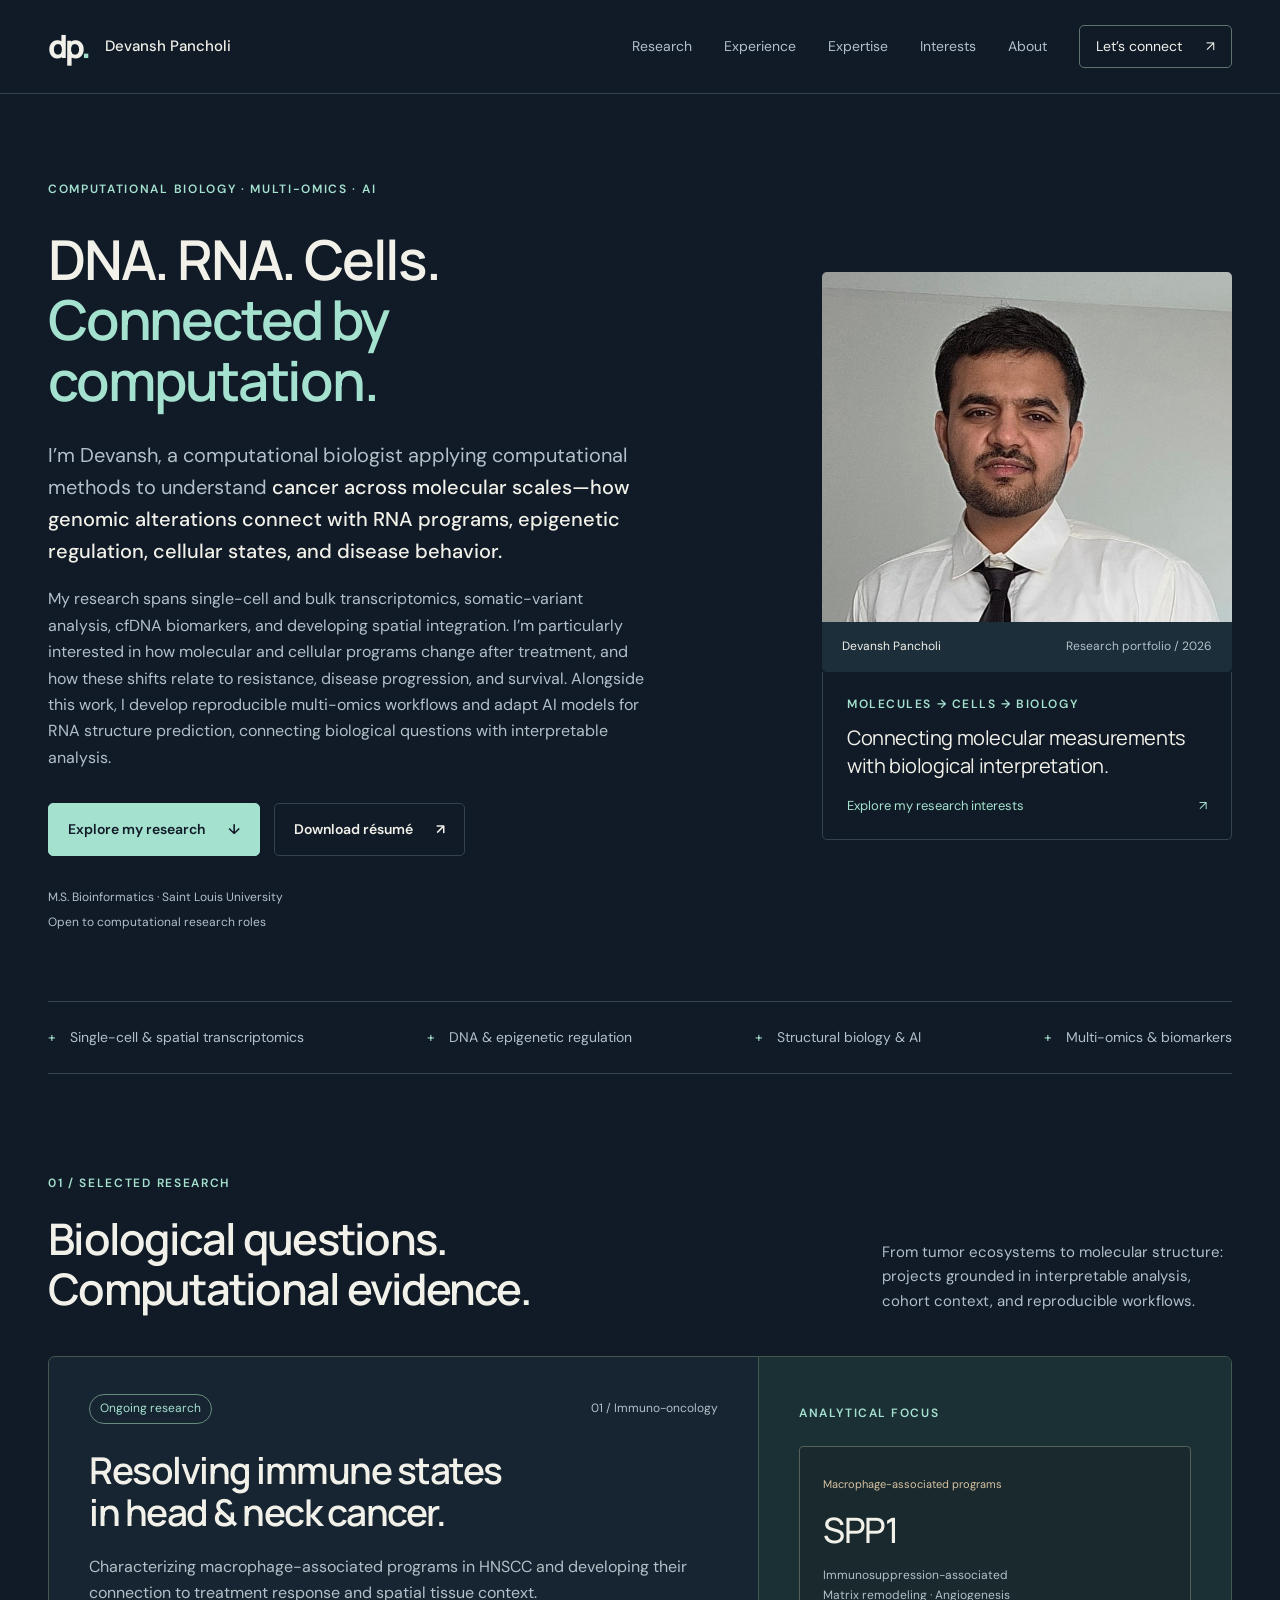
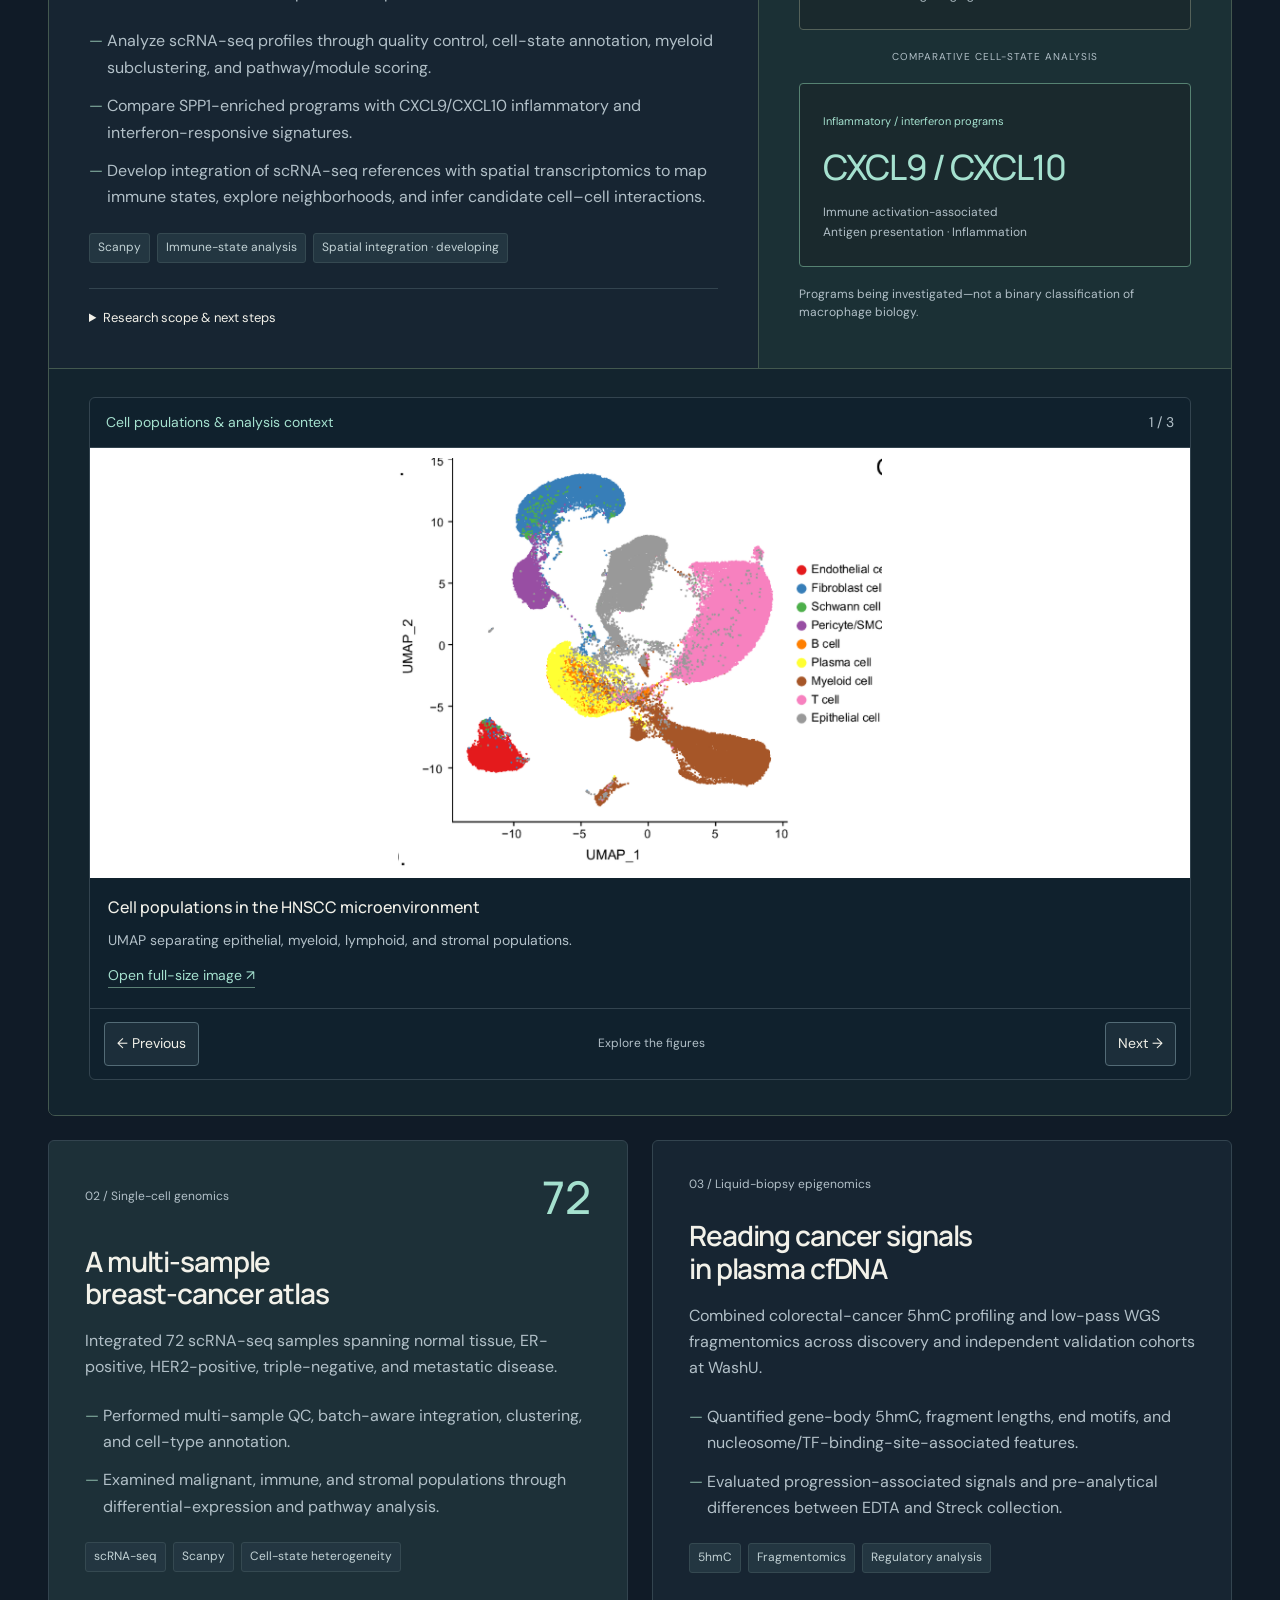
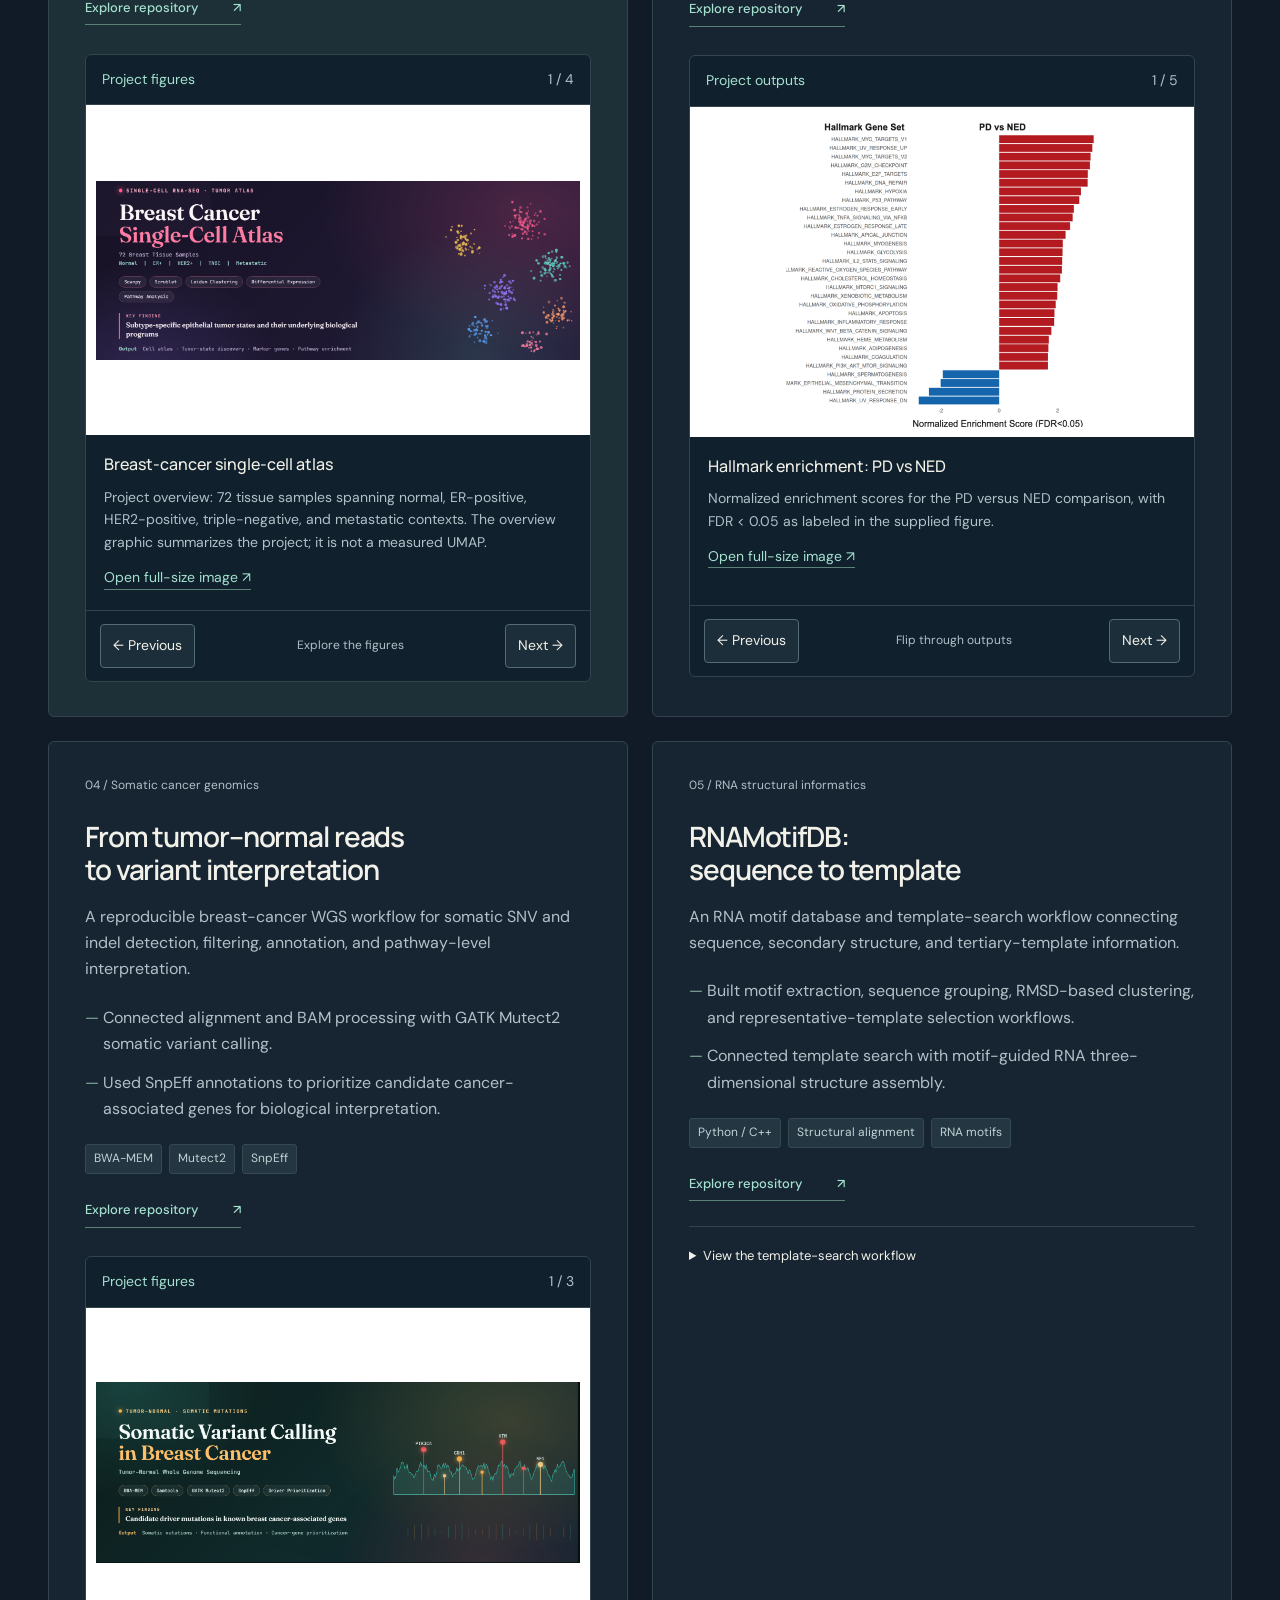
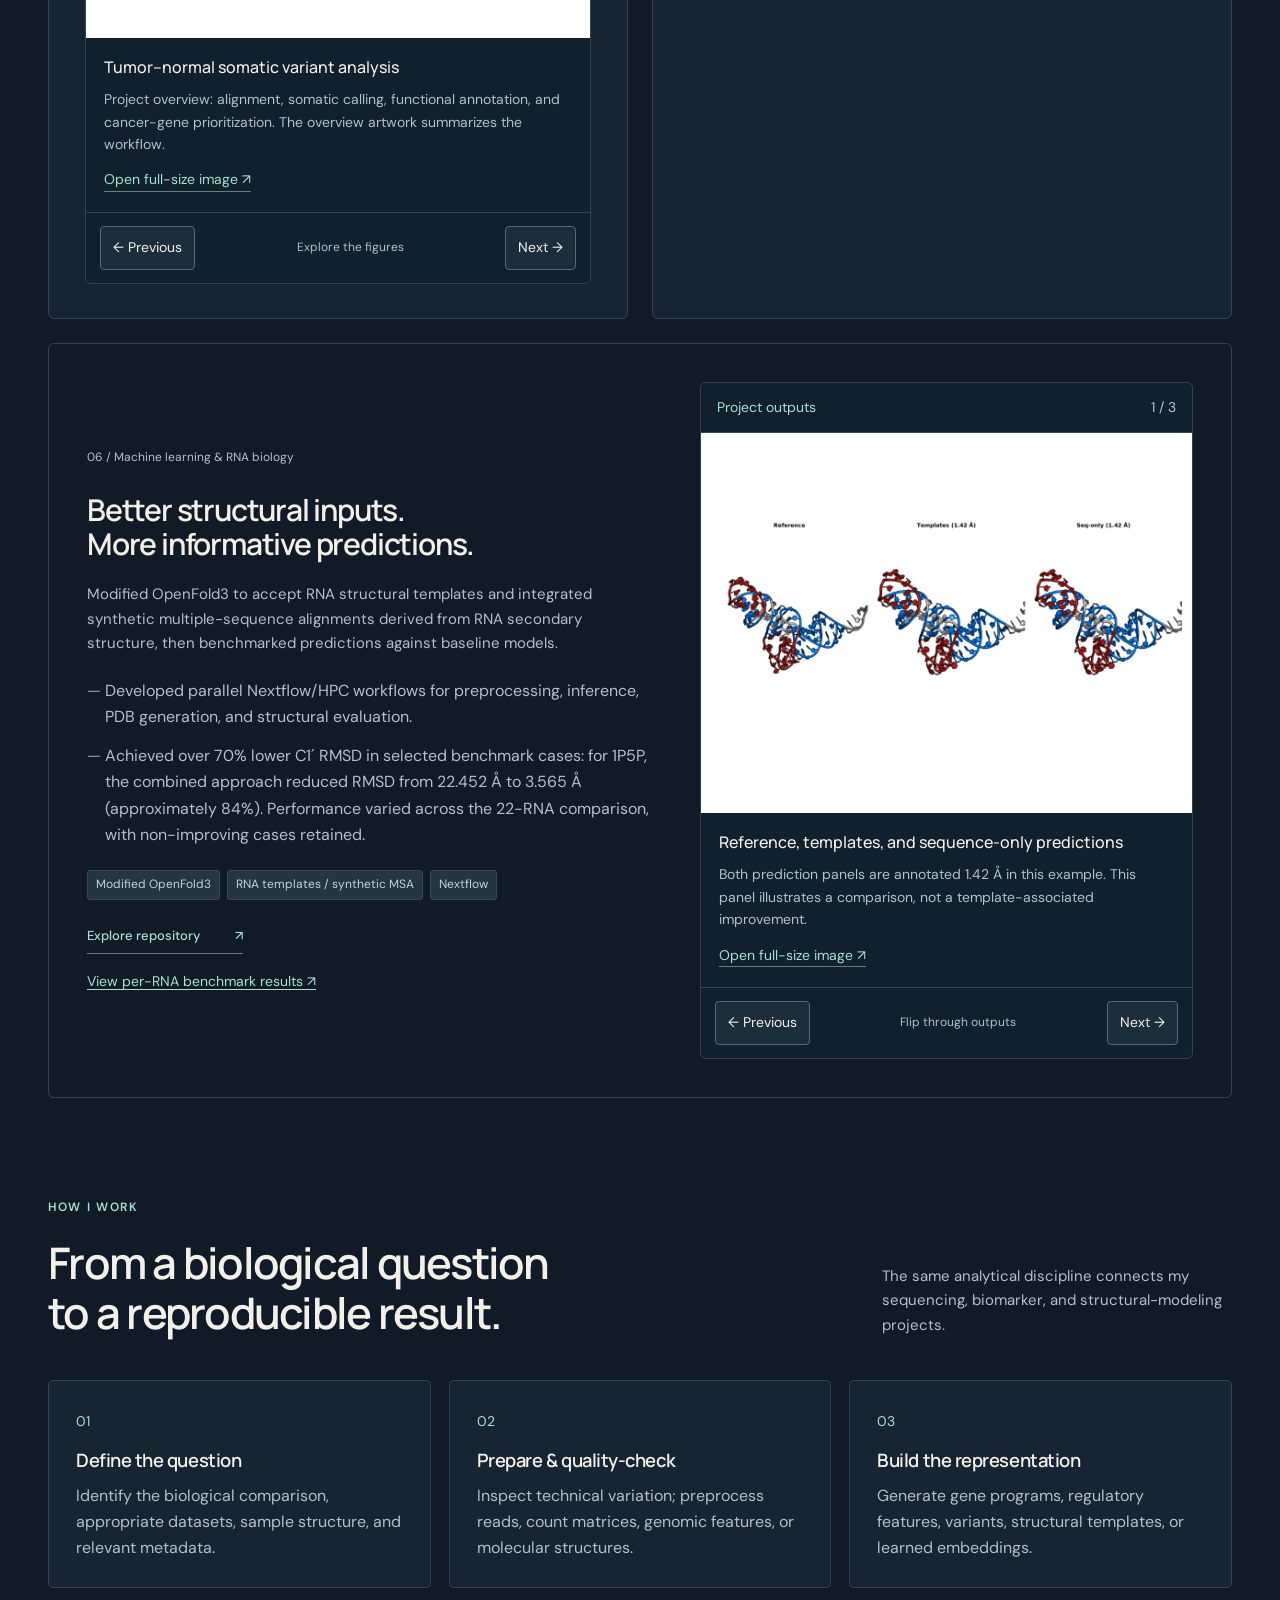
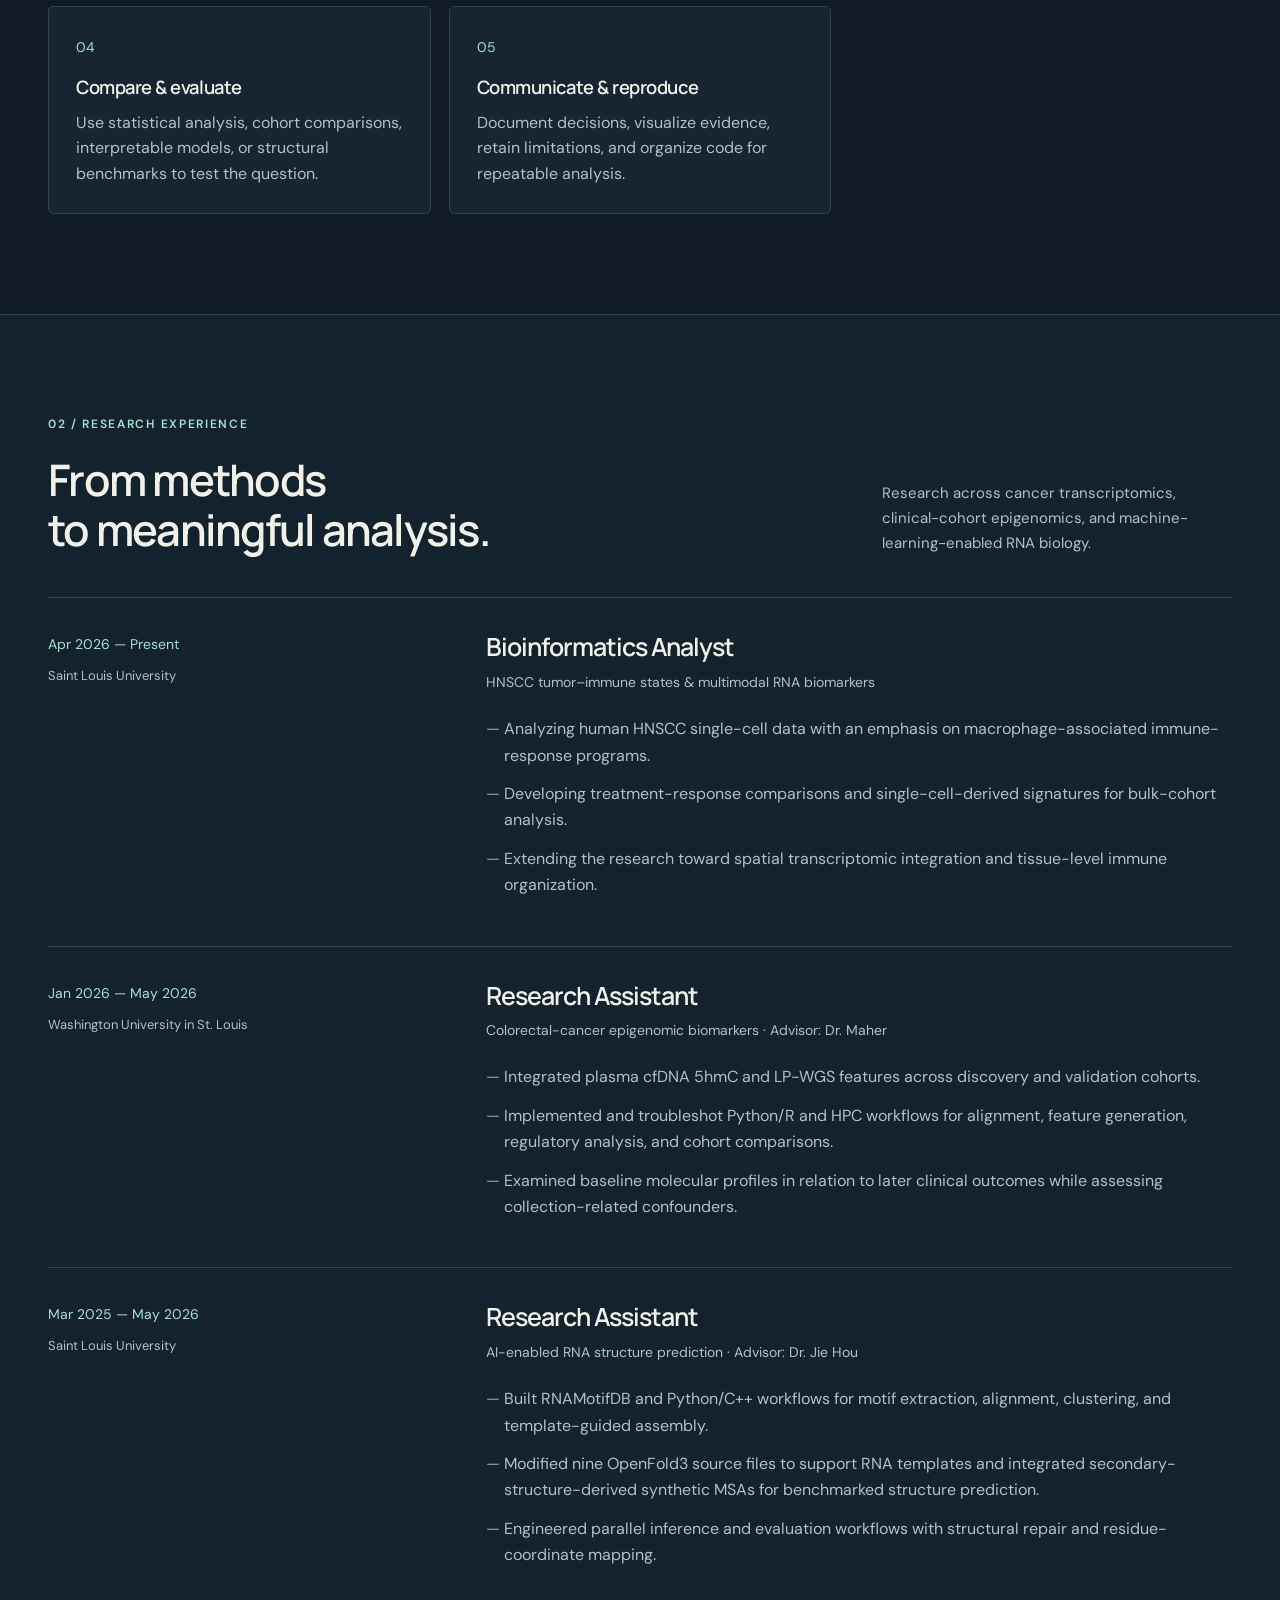
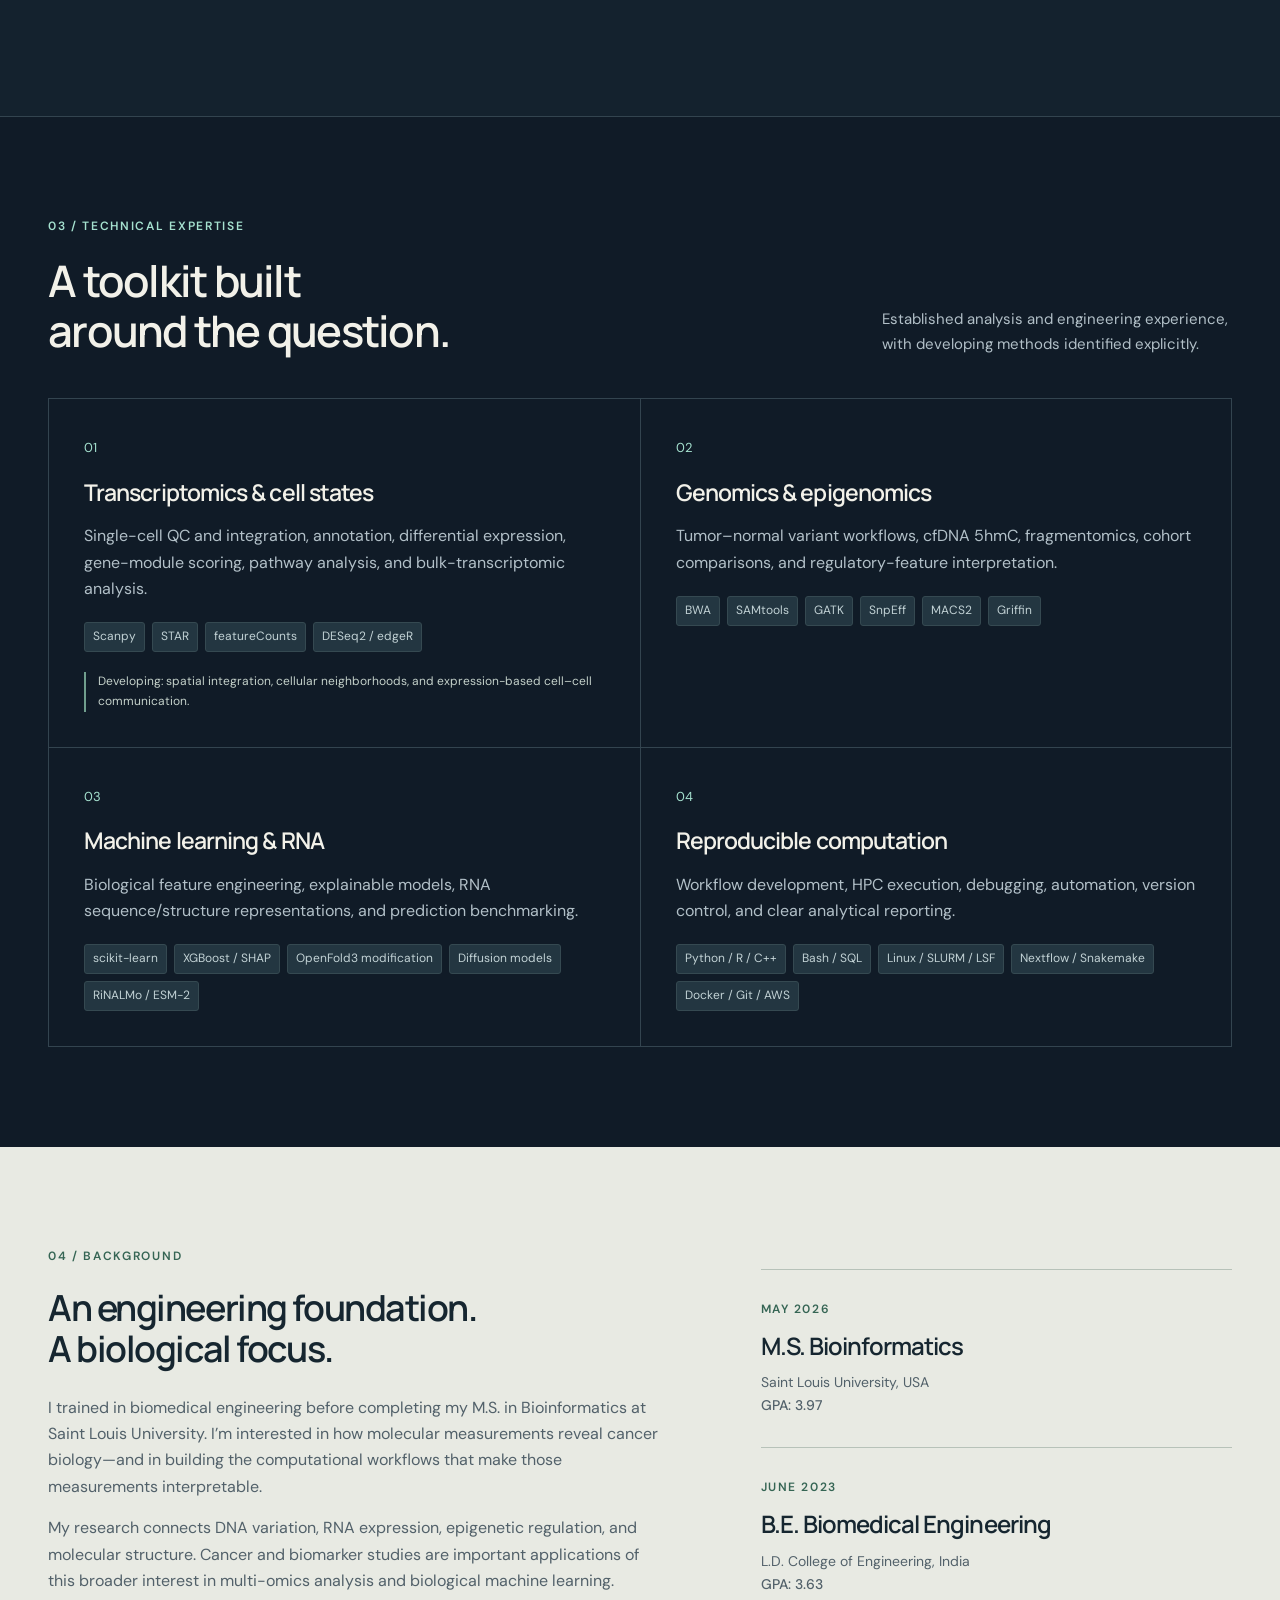
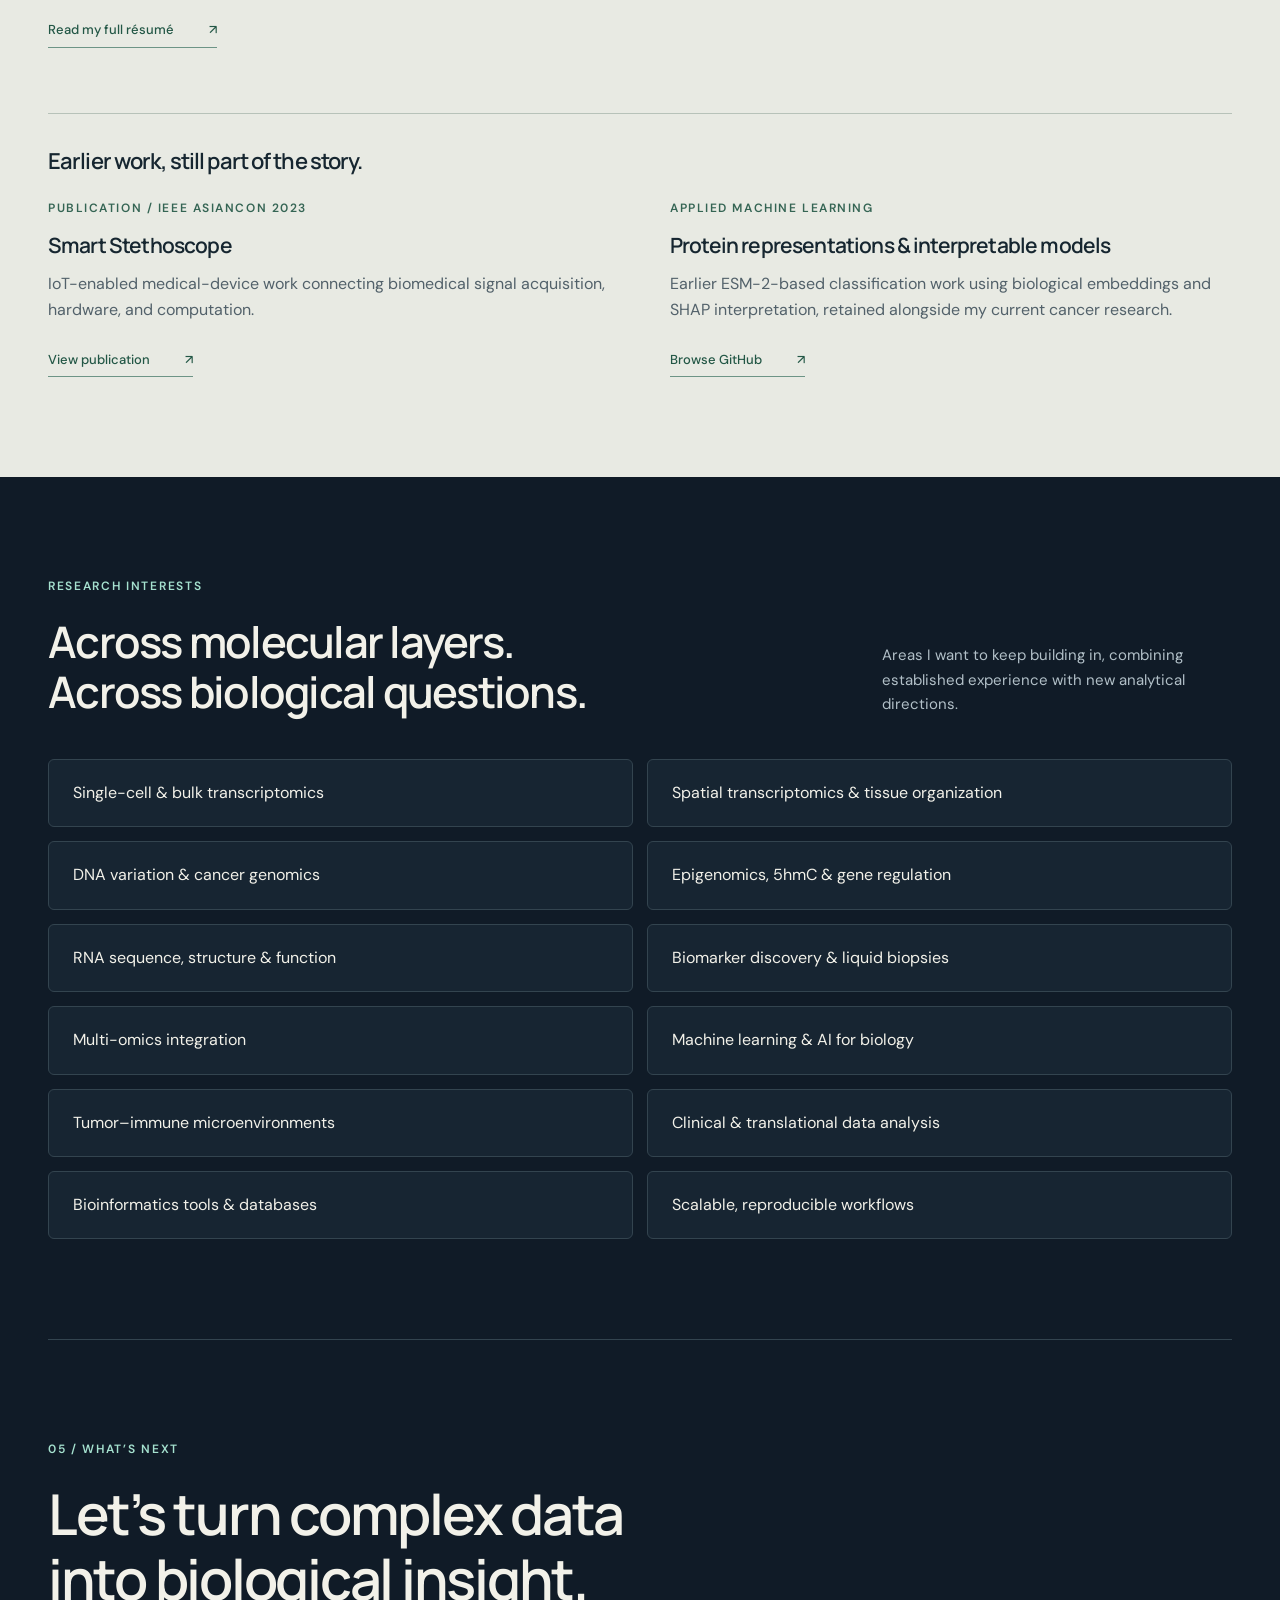
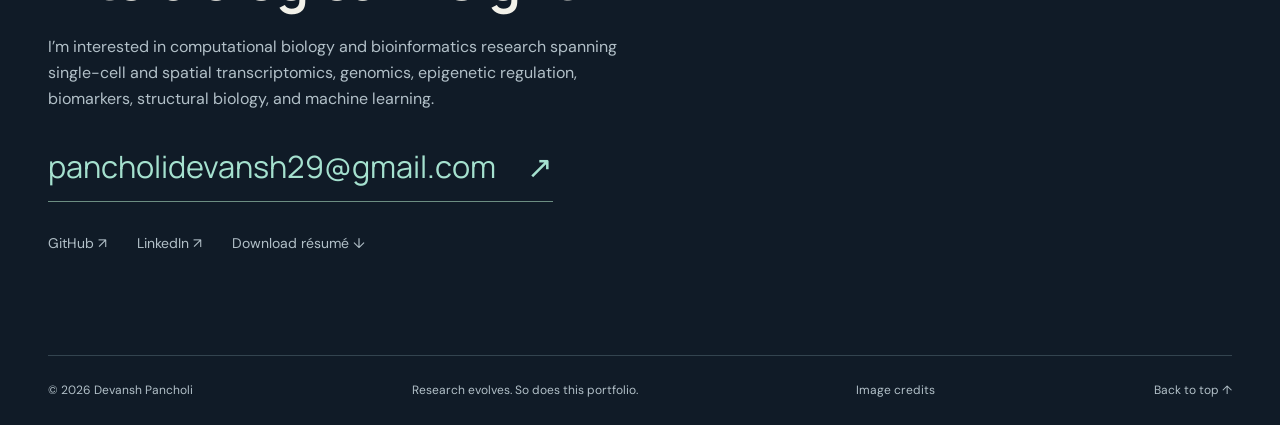
==== commit 1d73ccdc: "Add files via upload" ====
--- a/index.html
+++ b/index.html
@@ -1,127 +1,77 @@
-<!DOCTYPE html>
+<!doctype html>
 <html lang="en">
 <head>
-<meta charset="UTF-8" />
-<meta name="viewport" content="width=device-width, initial-scale=1.0" />
-<title>Devansh Pancholi | Bioinformatics Portfolio</title>
-<style>
-:root{
-  --bg:#08111f;
-  --bg2:#0d1728;
-  --card:#111d31;
-  --card2:#0f1a2b;
-  --text:#e8eef8;
-  --muted:#a8b6ca;
-  --line:rgba(255,255,255,.11);
-  --blue:#4f8cff;
-  --cyan:#39c6df;
-  --green:#38b98d;
-  --soft:#172740;
-  --shadow:0 16px 42px rgba(0,0,0,.28);
-  --r:18px;
-}
-*{box-sizing:border-box}
-html{scroll-behavior:smooth}
-body{
-  margin:0;
-  font-family:Inter,system-ui,-apple-system,"Segoe UI",Arial,sans-serif;
-  color:var(--text);
-  background:
-    radial-gradient(circle at 12% 0%,rgba(79,140,255,.18),transparent 28%),
-    radial-gradient(circle at 90% 8%,rgba(57,198,223,.10),transparent 30%),
-    linear-gradient(180deg,var(--bg),#0b1526 45%,#0a1322);
-  line-height:1.6;
-}
-a{text-decoration:none;color:inherit}
-nav{
-  position:sticky;top:0;z-index:20;
-  background:rgba(8,17,31,.86);
-  backdrop-filter:blur(14px);
-  border-bottom:1px solid var(--line);
-}
-.nav{max-width:1160px;margin:auto;padding:13px 22px;display:flex;justify-content:space-between;align-items:center}
-.brand{font-weight:800;display:flex;gap:10px;align-items:center;font-size:15px}
-.logo{width:32px;height:32px;border-radius:10px;background:linear-gradient(135deg,var(--blue),var(--cyan));display:grid;place-items:center;color:#06111f;font-weight:900;font-size:12px}
-.links{display:flex;gap:17px;color:var(--muted);font-weight:650;font-size:13px}
-.links a:hover{color:var(--cyan)}
-.wrap{max-width:1160px;margin:auto;padding:0 22px}
-.hero{padding:58px 0 34px}
-.hero-grid{display:grid;grid-template-columns:1.14fr .86fr;gap:30px;align-items:center}
-.eyebrow{display:inline-block;background:rgba(57,198,223,.10);border:1px solid rgba(57,198,223,.28);color:#b7eff8;padding:7px 12px;border-radius:999px;font-size:12px;font-weight:800;margin-bottom:16px}
-h1{font-size:clamp(24px,3vw,36px);line-height:1.12;letter-spacing:-.035em;margin:0 0 16px;max-width:850px}
-.accent{color:#83b6ff}
-.lead{font-size:16.5px;color:var(--muted);max-width:820px;margin:0}
-.actions{display:flex;flex-wrap:wrap;gap:10px;margin-top:24px}
-.btn{display:inline-flex;padding:10px 14px;border-radius:11px;border:1px solid var(--line);background:rgba(255,255,255,.06);font-weight:780;font-size:13px;transition:.18s}
-.btn:hover{transform:translateY(-2px);border-color:rgba(57,198,223,.45);background:rgba(255,255,255,.09)}
-.primary{background:linear-gradient(135deg,var(--blue),var(--cyan));color:#06111f;border:0}
-.profile{background:linear-gradient(180deg,rgba(255,255,255,.075),rgba(255,255,255,.04));border:1px solid var(--line);border-radius:24px;padding:21px;box-shadow:var(--shadow)}
-.profile-row{display:flex;gap:16px;align-items:center;margin-bottom:14px}
-.photo{width:108px;height:108px;border-radius:24px;object-fit:cover;border:3px solid rgba(255,255,255,.15);box-shadow:0 12px 28px rgba(0,0,0,.32)}
-.profile h2{font-size:18px;margin:0 0 3px;letter-spacing:-.02em}
-.small{font-size:13px;color:var(--muted);margin:0}
-.profile p{color:var(--muted);font-size:14.5px}
-.metrics{display:grid;grid-template-columns:repeat(2,1fr);gap:10px;margin-top:14px}
-.metric{border:1px solid var(--line);background:rgba(255,255,255,.045);border-radius:14px;padding:12px}
-.metric strong{display:block;font-size:18px;color:#fff}
-.metric span{font-size:11.5px;color:var(--muted);font-weight:650}
-section{padding:46px 0}
-.head{display:flex;justify-content:space-between;gap:24px;align-items:end;margin-bottom:22px}
-.kicker{color:var(--cyan);font-size:11px;text-transform:uppercase;letter-spacing:.16em;font-weight:900;margin-bottom:7px}
-h2{font-size:clamp(20px,2.2vw,26px);line-height:1.12;letter-spacing:-.03em;margin:0}
-.note{max-width:680px;color:var(--muted);margin:0;font-size:14.8px}
-.grid3{display:grid;grid-template-columns:repeat(3,1fr);gap:16px}
-.grid2{display:grid;grid-template-columns:repeat(2,1fr);gap:16px}
-.card{background:linear-gradient(180deg,var(--card),var(--card2));border:1px solid var(--line);border-radius:var(--r);padding:20px;box-shadow:0 10px 28px rgba(0,0,0,.18);transition:.18s}
-.card:hover{transform:translateY(-3px);box-shadow:var(--shadow);border-color:rgba(57,198,223,.32)}
-.project{display:flex;flex-direction:column;min-height:390px}
-.top{display:flex;justify-content:space-between;align-items:start;margin-bottom:14px}
-.icon{width:44px;height:44px;border-radius:14px;background:rgba(79,140,255,.13);display:grid;place-items:center;font-size:22px}
-.status{font-size:11px;font-weight:800;color:#b7eff8;background:rgba(57,198,223,.09);border:1px solid rgba(57,198,223,.26);border-radius:999px;padding:5px 8px}
-h3{font-size:17px;line-height:1.16;letter-spacing:-.025em;margin:0 0 7px}
-.label{font-size:12.5px;font-weight:780;color:#9ee9f5;margin-bottom:11px}
-.card p{color:var(--muted);margin:0;font-size:14.3px}
-.plink{display:flex;gap:9px;flex-wrap:wrap;margin-top:16px}
-.mini{background:rgba(57,198,223,.94);color:#06111f;border-radius:10px;padding:7px 10px;font-size:12.5px;font-weight:850}
-.mini:hover{background:#fff}
-.result{margin:11px 0 0;padding:10px 12px;border-radius:12px;background:rgba(56,185,141,.10);border:1px solid rgba(56,185,141,.28);font-size:12.8px;color:#bdf0db;font-weight:650}
-.result strong{color:#7fe8c0}
-.fig{width:100%;border-radius:12px;margin:11px 0 0;border:1px solid var(--line);background:#fff}
-.figcap{font-size:11px;color:var(--muted);margin:5px 0 0;text-align:center}
-.tags{display:flex;flex-wrap:wrap;gap:7px;margin-top:auto;padding-top:16px}
-.tag{font-size:11.5px;color:#d7e3f5;background:rgba(255,255,255,.07);border:1px solid rgba(255,255,255,.10);padding:5px 8px;border-radius:999px;font-weight:650}
-.edu{border-left:4px solid var(--blue)}
-.meta{color:var(--muted);font-weight:650;margin:5px 0 10px;font-size:13px}
-.pipeline{display:grid;grid-template-columns:repeat(5,1fr);gap:10px;margin-top:18px}
-.step{min-height:78px;border-radius:15px;border:1px solid var(--line);background:rgba(255,255,255,.045);padding:12px;text-align:center;display:flex;align-items:center;justify-content:center;font-weight:780;font-size:12.3px;color:#dbe7f8}
-.step:nth-child(2){background:rgba(79,140,255,.08)}
-.step:nth-child(3){background:rgba(56,185,141,.08)}
-.step:nth-child(4){background:rgba(57,198,223,.08)}
-.step:nth-child(5){background:rgba(255,255,255,.06)}
-.interests{display:grid;grid-template-columns:repeat(4,1fr);gap:12px}
-.interest{background:rgba(255,255,255,.045);border:1px solid var(--line);border-radius:15px;padding:13px;font-weight:760;font-size:13.4px;color:#e8eef8}
-.skills{display:flex;flex-wrap:wrap;gap:8px}
-.pub{background:linear-gradient(135deg,rgba(79,140,255,.12),rgba(57,198,223,.08))}
-.contact{text-align:center;max-width:780px;margin:auto}
-footer{border-top:1px solid var(--line);padding:22px;text-align:center;color:#7e8ca1;font-size:13px}
-@media(max-width:960px){.hero-grid,.grid3,.grid2{grid-template-columns:1fr}.pipeline{grid-template-columns:1fr 1fr}.interests{grid-template-columns:1fr 1fr}.links{display:none}.head{display:block}}
-@media(max-width:600px){.profile-row{display:block}.photo{margin-bottom:14px}.metrics,.pipeline,.interests{grid-template-columns:1fr}}
-</style>
+  <meta charset="utf-8">
+  <meta name="viewport" content="width=device-width, initial-scale=1">
+  <title>Devansh Pancholi | Computational Biology, Multi-omics & AI</title>
+  <meta name="description" content="Devansh Pancholi, computational biologist working across DNA and RNA analysis, single-cell and spatial transcriptomics, epigenomics, structural biology, biomarkers, and machine learning.">
+  <meta name="theme-color" content="#101b27">
+  <meta property="og:title" content="Devansh Pancholi — Computational Biology">
+  <meta property="og:description" content="Connecting DNA, RNA, epigenetic regulation and molecular structure through multi-omics analysis and biological machine learning.">
+  <meta property="og:type" content="website">
+  <link rel="icon" href="assets/favicon.svg" type="image/svg+xml">
+  <link rel="stylesheet" href="styles.css">
+  <script src="script.js" defer></script>
 </head>
 <body>
-<nav><div class="nav"><a class="brand" href="#home"><span class="logo">DP</span>Devansh Pancholi</a><div class="links"><a href="#projects">Projects</a><a href="#education">Education</a><a href="#interests">Interests</a><a href="#skills">Skills</a><a href="#contact">Contact</a></div></div></nav>
-<main id="home"><section class="hero"><div class="wrap hero-grid"><div><div class="eyebrow">Bioinformatics • Genomics • AI for Biological Systems</div><h1>Bioinformatics portfolio across <span class="accent">genomics, RNA structure prediction, biomarker analysis, and machine learning.</span></h1><p class="lead">Bioinformatics graduate with research experience in computational genomics, sequencing-data analysis, RNA biology, and machine learning. I build scalable HPC workflows for WGS, fragmentomics, epigenomics, and AI-driven structure prediction using Python, C++, Bash, and deep-learning frameworks.</p><div class="actions"><a class="btn primary" href="mailto:pancholidevansh29@gmail.com">Email</a><a class="btn" href="https://github.com/Daark-Devil" target="_blank" rel="noopener">GitHub</a><a class="btn" href="https://www.linkedin.com/in/devansh-pancholi-59560433a/" target="_blank" rel="noopener">LinkedIn</a><a class="btn" href="assets/Devansh_Pancholi_Resume.pdf" target="_blank" rel="noopener">Resume</a></div></div><aside class="profile"><div class="profile-row"><img class="photo" src="assets/devansh_profile.jpg" alt="Devansh Pancholi profile photo"><div><h2>Devansh Pancholi</h2><p class="small">M.S. Bioinformatics & Computational Biology</p><p class="small">Research Assistant | Bioinformatician | Python | R | Machine Learning | Genome Browser | Linux/Unix | Sequencing (Bulk + scRNA) | Cancer Genomics | Proteomics | Genome Assembly | HPC | Structure Prediction | Biomarkers</p></div></div><p>Experience in large-scale omics analysis, RNA structure modeling, fragmentomics, epigenomics, tool development, and reproducible computational pipeline development.</p><div class="metrics"><div class="metric"><strong>2+ yrs</strong><span>Research/project experience</span></div><div class="metric"><strong>3.97/4</strong><span>M.S. GPA</span></div><div class="metric"><strong>3</strong><span>Flagship GitHub projects</span></div><div class="metric"><strong>HPC</strong><span>Linux, Docker, LSF/SLURM</span></div></div></aside></div></section><section id="education"><div class="wrap"><div class="head"><div><div class="kicker">Education</div><h2>Academic background</h2></div></div><div class="grid2"><div class="card edu"><h3>Master of Science in Bioinformatics</h3><div class="meta">Saint Louis University, USA | May 2026 | GPA: 3.97/4.00</div><p>Coursework: Bioinformatics I & II, Genomics, Machine Learning, Deep Learning, Algorithms for BCB, Biochemical Pharmacology.</p></div><div class="card edu"><h3>Bachelor of Engineering in Biomedical Engineering</h3><div class="meta">L.D. College of Engineering, India | June 2023 | GPA: 3.8/4.0</div><p>Coursework: Python, C++, Embedded Systems, AI Fundamentals, Circuit Python, Signal Processing, Diagnostic Instrumentation.</p></div></div></div></section><section><div class="wrap"><div class="kicker">Workflow Thinking</div><h2>How I approach biological data problems</h2><div class="pipeline"><div class="step">Biological question and dataset definition</div><div class="step">QC, preprocessing, alignment, or motif extraction</div><div class="step">Feature engineering, templates, embeddings, or statistics</div><div class="step">Modeling, cohort comparison, or structural evaluation</div><div class="step">Visual reporting, documentation, and reproducible GitHub output</div></div></div></section><section id="projects"><div class="wrap"><div class="head"><div><div class="kicker">Featured Projects</div><h2>Selected research and applied bioinformatics work</h2></div><p class="note">Projects span cancer genomics, biomarker discovery, RNA structure prediction, tool development, sequencing pipelines, multi-omics analysis, and biological machine learning.</p></div><div class="grid3">
-<article class="card project"><div class="top"><div class="icon">🧬</div><span class="status">GitHub</span></div><h3>RNAMotifDB</h3><div class="label">RNA motif database, website, and template-search tool</div><p>Built a VFold-style RNA motif database and toolset: motif extraction, sequence grouping, RMSD-based structural clustering, representative-template selection, and a template-search tool for RNA 3D modeling.</p><div class="result">Organized <strong>500,000+ motif structures</strong> into a searchable, clustered database with reproducible HPC build pipeline.</div><img class="fig" style="background:transparent;border:1px solid var(--line)" src="assets/rnamotifdb_template_search.svg" alt="RNAMotifDB template search: R1116 sequence and secondary structure decomposed into 17 motifs, each matched to best PDB template structures"><p class="figcap">Template search: R1116 decomposed into 17 motifs, each matched to PDB templates (1txs, 1c2w, 6mtb, ...)</p><div class="plink"><a class="mini" href="https://github.com/Daark-Devil/RNAMotifDB" target="_blank" rel="noopener">View GitHub</a></div><div class="tags"><span class="tag">RNA motifs</span><span class="tag">Database</span><span class="tag">Tool development</span><span class="tag">C++</span><span class="tag">Python</span><span class="tag">VFold</span></div></article>
-<article class="card project"><div class="top"><div class="icon">🧠</div><span class="status">GitHub</span></div><h3>RNA-Structure-AI</h3><div class="label">Template-guided RNA structure prediction</div><p>Modified OpenFold3 (9 source files) and Boltz-2 (2 source files) to accept RNA templates (capabilities the stock models lack), and built a secondary-structure-driven synthetic-MSA generator. Benchmarked all approaches against unmodified baselines by C1' RMSD.</p><div class="result">Synthetic MSA improved best-case RMSD from <strong>22.5 Å → 3.5 Å</strong>; reached <strong>sub-Ångström (0.9 Å)</strong> on favorable RNAs. Failure cases reported openly for honest evaluation.</div><img class="fig" src="assets/1E7K_msa_improvement.png" alt="1E7K RNA structure prediction: baseline 8.98 A versus synthetic MSA 0.94 A, with overlay against reference"><p class="figcap">1E7K: baseline 8.98 Å vs synthetic MSA 0.94 Å (overlay: reference black, prediction green)</p><div class="plink"><a class="mini" href="https://github.com/Daark-Devil/RNA-Structure-AI" target="_blank" rel="noopener">View GitHub</a></div><div class="tags"><span class="tag">OpenFold3</span><span class="tag">Boltz-2</span><span class="tag">RNA 3D</span><span class="tag">Templates</span><span class="tag">Synthetic MSA</span><span class="tag">Benchmarking</span></div></article>
-<article class="card project"><div class="top"><div class="icon">🩸</div><span class="status">GitHub</span></div><h3>Fragmentomics Biomarker</h3><div class="label">Cancer genomics and cfDNA biomarker workflow</div><p>Built a two-stage FASTQ-to-BAM WGS pipeline (BWA + SAMtools workers on SLURM/LSF), with fragment-length extraction, 4-mer/5-mer end-motif analysis, multi-tier QC, and cancer-vs-healthy cohort comparison across Streck/EDTA tubes and WGS/HMC assays.</p><div class="result">Processed cancer + healthy cohorts through a reproducible HPC pipeline with <strong>fragment- and motif-level QC</strong> and group-comparison visualizations for biomarker exploration.</div><img class="fig" src="assets/frag_short_long_ratio.png" alt="Violin plot of WGS short over long fragment ratio, healthy versus cancer cohorts"><p class="figcap">WGS short/long fragment ratio: cancer cohort shifted higher than healthy</p><div class="plink"><a class="mini" href="https://github.com/Daark-Devil/Fragmentomics_Biomarker" target="_blank" rel="noopener">View GitHub</a></div><div class="tags"><span class="tag">WGS</span><span class="tag">cfDNA</span><span class="tag">Cancer genomics</span><span class="tag">BWA</span><span class="tag">SAMtools</span><span class="tag">End motifs</span></div></article>
-</div></div></section><section id="experience"><div class="wrap"><div class="head"><div><div class="kicker">Experience Direction</div><h2>Research experience</h2></div></div><div class="grid2"><div class="card"><p><strong>WashU (Maher Lab): Fragmentomics & cfDNA:</strong> Built FASTQ-to-BAM WGS pipelines on LSF, fragment-length and 4/5-mer end-motif analysis, multi-tier QC, and cancer-vs-healthy cohort comparison across Streck/EDTA tubes and WGS/HMC assays.</p><p><strong>SLU (Hou Lab): RNA structure prediction:</strong> Modified OpenFold3 and Boltz-2 at the source level for RNA template support, built a synthetic-MSA generator, and benchmarked predictions on a 22-RNA set, reaching sub-Ångström accuracy on favorable cases.</p><p><strong>ML project:</strong> ESM-2 embeddings + engineered biological features in an ensemble model (ROC-AUC ≈ 0.80), with SHAP-based interpretation of feature contributions.</p></div></div></div></section><section id="skills"><div class="wrap"><div class="head"><div><div class="kicker">Technical Skills</div><h2>Methods, tools, and platforms</h2></div></div><div class="grid2">
-<div class="card"><h3>Bioinformatics and Genomics</h3><div class="skills"><span class="tag">NGS analysis</span><span class="tag">WGS</span><span class="tag">Fragmentomics</span><span class="tag">5hmC epigenomics</span><span class="tag">Bulk RNA-seq</span><span class="tag">scRNA-seq analysis</span><span class="tag">Alignment workflows</span><span class="tag">Genome assembly</span><span class="tag">GWAS</span><span class="tag">TCGA</span><span class="tag">SRA</span></div></div>
-<div class="card"><h3>Bioinformatics Tools</h3><div class="skills"><span class="tag">BWA</span><span class="tag">SAMtools / BAM</span><span class="tag">STAR</span><span class="tag">Bowtie2</span><span class="tag">IGV</span><span class="tag">UCSC Genome Browser</span><span class="tag">BLAST</span><span class="tag">Clustal Omega</span><span class="tag">Scanpy</span></div></div>
-<div class="card"><h3>Machine Learning and Deep Learning</h3><div class="skills"><span class="tag">GNN message passing</span><span class="tag">DDPM diffusion</span><span class="tag">Transformer encoders</span><span class="tag">RiNALMo</span><span class="tag">ESM-2</span><span class="tag">XGBoost</span><span class="tag">Scikit-learn</span><span class="tag">SHAP</span></div></div>
-<div class="card"><h3>Programming and Infrastructure</h3><div class="skills"><span class="tag">Python</span><span class="tag">C++</span><span class="tag">R</span><span class="tag">Bash / Shell</span><span class="tag">MATLAB</span><span class="tag">SQL</span><span class="tag">MySQL</span><span class="tag">Linux / UNIX</span><span class="tag">Docker</span><span class="tag">SLURM</span><span class="tag">LSF</span><span class="tag">Nextflow</span><span class="tag">Snakemake</span></div></div>
-<div class="card"><h3>Structural Biology</h3><div class="skills"><span class="tag">RNA motif modeling</span><span class="tag">RMSD</span><span class="tag">TM-score</span><span class="tag">Kabsch alignment</span><span class="tag">PDB / CIF handling</span><span class="tag">PyMOL</span><span class="tag">Chimera</span></div></div>
-<div class="card"><h3>Visualization and Analysis</h3><div class="skills"><span class="tag">Matplotlib</span><span class="tag">Seaborn</span><span class="tag">ggplot2</span><span class="tag">Jupyter Notebook</span><span class="tag">Statistical summaries</span><span class="tag">Cohort visualization</span></div></div>
-</div></div></section><section><div class="wrap"><div class="head"><div><div class="kicker">Publication</div><h2>Peer-reviewed publication</h2></div></div><div id="publication" class="card pub" style="max-width:560px"><div class="kicker">Publication</div><h2>Smart Stethoscope</h2><p>IEEE ASIANCON 2023: IoT-enabled smart stethoscope with biomedical signal acquisition, filtering/amplification circuitry, and Arduino-based instrumentation.</p><div class="plink"><a class="mini" href="https://ieeexplore.ieee.org/document/10270283/" target="_blank" rel="noopener">View IEEE Publication</a></div></div></div></section><section id="interests"><div class="wrap"><div class="head"><div><div class="kicker">Research Interests</div><h2>Areas I want to keep building in</h2></div></div><div class="interests"><div class="interest">Computational genomics</div><div class="interest">Cancer genomics and biomarkers</div><div class="interest">Sequencing-data analysis</div><div class="interest">Epigenomics and 5hmC</div><div class="interest">RNA biology and structure</div><div class="interest">Transcriptomics and scRNA-seq</div><div class="interest">Genome regulation</div><div class="interest">Machine learning for biology</div><div class="interest">Multi-omics analysis</div><div class="interest">Bioinformatics tool development</div><div class="interest">Scalable workflow development</div><div class="interest">Clinical and translational data analysis</div></div></div></section><section id="contact"><div class="wrap"><div class="card contact"><div class="kicker">Contact</div><h2>Open to computational biology, genomics, and bioinformatics opportunities</h2><p>I am interested in roles involving sequencing-data analysis, computational genomics, RNA biology, cancer genomics, biomarker analysis, bioinformatics tool development, and machine learning for biological systems.</p><div class="actions" style="justify-content:center"><a class="btn primary" href="mailto:pancholidevansh29@gmail.com">Email</a><a class="btn" href="https://github.com/Daark-Devil" target="_blank" rel="noopener">GitHub</a><a class="btn" href="https://www.linkedin.com/in/devansh-pancholi-59560433a/" target="_blank" rel="noopener">LinkedIn</a><a class="btn" href="assets/Devansh_Pancholi_Resume.pdf" target="_blank" rel="noopener">Resume</a></div></div></div></section></main>
-<footer>© 2026 Devansh Pancholi. Bioinformatics and computational biology portfolio.</footer>
-</body>
-</html>+<a class="skip" href="#main">Skip to content</a>
+<header class="site-header">
+  <a class="brand" href="#home" aria-label="Devansh Pancholi, home"><span class="brand-mark">dp<span>.</span></span><span class="brand-name">Devansh Pancholi</span></a>
+  <button class="menu-toggle" type="button" aria-expanded="false" aria-controls="navigation">Menu <span aria-hidden="true">+</span></button>
+  <nav id="navigation" aria-label="Main navigation"><a href="#research">Research</a><a href="#experience">Experience</a><a href="#expertise">Expertise</a><a href="#interests">Interests</a><a href="#about">About</a><a class="nav-contact" href="#contact">Let’s connect <span aria-hidden="true">↗</span></a></nav>
+</header>
+<main id="main">
+<section class="hero container" id="home" aria-labelledby="hero-title">
+  <div class="hero-copy">
+    <p class="eyebrow">Computational biology · Multi-omics · AI</p>
+    <h1 id="hero-title">DNA. RNA. Cells.<br><em>Connected by computation.</em></h1>
+    <p class="hero-intro">I’m Devansh, a computational biologist applying computational methods to understand <strong>cancer across molecular scales—how genomic alterations connect with RNA programs, epigenetic regulation, cellular states, and disease behavior.</strong></p>
+    <p class="hero-description">My research spans single-cell and bulk transcriptomics, somatic-variant analysis, cfDNA biomarkers, and developing spatial integration. I’m particularly interested in how molecular and cellular programs change after treatment, and how these shifts relate to resistance, disease progression, and survival. Alongside this work, I develop reproducible multi-omics workflows and adapt AI models for RNA structure prediction, connecting biological questions with interpretable analysis.</p>
+    <div class="actions"><a class="button primary" href="#research">Explore my research <span aria-hidden="true">↓</span></a><a class="button secondary" href="assets/Devansh_Pancholi_Resume.pdf" download>Download résumé <span aria-hidden="true">↗</span></a></div>
+    <div class="hero-footnote"><span>M.S. Bioinformatics · Saint Louis University</span><span>Open to computational research roles</span></div>
+  </div>
+  <aside class="hero-aside" aria-label="Profile and research focus">
+    <div class="portrait-frame"><img src="assets/devansh_profile.jpg" alt="Devansh Pancholi" width="460" height="510" fetchpriority="high"><div class="portrait-caption"><span>Devansh Pancholi</span><span>Research portfolio / 2026</span></div></div>
+    <div class="focus-note"><span class="mono-label">MOLECULES → CELLS → BIOLOGY</span><p>Connecting molecular measurements with biological interpretation.</p><a href="#interests">Explore my research interests <span aria-hidden="true">↗</span></a></div>
+  </aside>
+</section>
+<div class="research-strip container" aria-label="Research areas"><span>Single-cell & spatial transcriptomics</span><span>DNA & epigenetic regulation</span><span>Structural biology & AI</span><span>Multi-omics & biomarkers</span></div>
+
+<section class="section container" id="research" aria-labelledby="research-title">
+  <div class="section-heading"><div><p class="eyebrow">01 / Selected research</p><h2 id="research-title">Biological questions.<br>Computational evidence.</h2></div><p>From tumor ecosystems to molecular structure: projects grounded in interpretable analysis, cohort context, and reproducible workflows.</p></div>
+  <article class="featured-project" id="hnscc">
+    <div class="project-main"><div class="project-meta"><span class="pill">Ongoing research</span><span>01 / Immuno-oncology</span></div><h3>Resolving immune states<br>in head & neck cancer.</h3><p class="project-lead">Characterizing macrophage-associated programs in HNSCC and developing their connection to treatment response and spatial tissue context.</p><ul class="clean-list"><li>Analyze scRNA-seq profiles through quality control, cell-state annotation, myeloid subclustering, and pathway/module scoring.</li><li>Compare SPP1-enriched programs with CXCL9/CXCL10 inflammatory and interferon-responsive signatures.</li><li>Develop integration of scRNA-seq references with spatial transcriptomics to map immune states, explore neighborhoods, and infer candidate cell–cell interactions.</li></ul><div class="tags"><span>Scanpy</span><span>Immune-state analysis</span><span>Spatial integration · developing</span></div><details><summary>Research scope & next steps</summary><p>Ongoing extensions include treatment-versus-control comparisons, human–mouse ortholog mapping, independent-cohort evaluation, and projection into TCGA-HNSC bulk data. Further directions include exRNA detectability and LINCS/Connectivity Map perturbational signatures. These are research analyses and developing directions, not clinically validated biomarkers.</p><p>Cell-type interpretation depends on each dataset’s sampling design; immune-enriched datasets are analyzed as immune references rather than complete tumor ecosystems. Spatial proximity and expression-based communication estimates generate hypotheses, not proof of functional interaction.</p></details></div>
+    <div class="project-concept"><span class="mono-label">ANALYTICAL FOCUS</span><div class="state-card"><span>Macrophage-associated programs</span><strong>SPP1</strong><p>Immunosuppression-associated<br>Matrix remodeling · Angiogenesis</p></div><div class="state-divider">Comparative cell-state analysis</div><div class="state-card immune"><span>Inflammatory / interferon programs</span><strong>CXCL9 / CXCL10</strong><p>Immune activation-associated<br>Antigen presentation · Inflammation</p></div><p class="concept-caption">Programs being investigated—not a binary classification of macrophage biology.</p></div>
+  <div class="published-gallery compact-context"><section class="project-gallery" data-gallery aria-label="HNSCC cell populations and workflow" aria-roledescription="carousel"><div class="gallery-heading"><span>Cell populations & analysis context</span><span class="gallery-count" aria-live="polite"></span></div><div class="gallery-slides"><figure class="gallery-slide"><div class="gallery-image"><img src="assets/hnscc_cell_umap.png" alt="Cell populations in the HNSCC microenvironment" loading="lazy"></div><figcaption><strong>Cell populations in the HNSCC microenvironment</strong><p>UMAP separating epithelial, myeloid, lymphoid, and stromal populations.</p><a href="assets/hnscc_cell_umap.png" target="_blank" rel="noopener">Open full-size image ↗</a></figcaption></figure><figure class="gallery-slide"><div class="gallery-image"><img src="assets/hnscc_cell_composition.png" alt="Cell composition across study groups" loading="lazy"></div><figcaption><strong>Cell composition across study groups</strong><p>Relative group contributions within each cell lineage.</p><a href="assets/hnscc_cell_composition.png" target="_blank" rel="noopener">Open full-size image ↗</a></figcaption></figure><figure class="gallery-slide"><div class="gallery-image"><img src="assets/hnscc_sequencing_workflow.png" alt="Single-cell sequencing workflow" loading="lazy"></div><figcaption><strong>Single-cell sequencing workflow</strong><p>From isolated immune and non-immune cells to reverse transcription, amplification, and sequencing.</p><a href="assets/hnscc_sequencing_workflow.png" target="_blank" rel="noopener">Open full-size image ↗</a></figcaption></figure></div><div class="gallery-controls" hidden><button type="button" data-direction="-1" aria-label="Previous image in HNSCC cell populations and workflow">← Previous</button><span class="gallery-hint">Explore the figures</span><button type="button" data-direction="1" aria-label="Next image in HNSCC cell populations and workflow">Next →</button></div></section></div></article>
+
+  <div class="project-grid">
+    <article class="project-card atlas"><div class="project-meta"><span>02 / Single-cell genomics</span><span class="project-number">72</span></div><h3>A multi-sample<br>breast-cancer atlas</h3><p>Integrated 72 scRNA-seq samples spanning normal tissue, ER-positive, HER2-positive, triple-negative, and metastatic disease.</p><ul class="clean-list"><li>Performed multi-sample QC, batch-aware integration, clustering, and cell-type annotation.</li><li>Examined malignant, immune, and stromal populations through differential-expression and pathway analysis.</li></ul><div class="tags"><span>scRNA-seq</span><span>Scanpy</span><span>Cell-state heterogeneity</span></div><a class="text-link" href="https://github.com/Daark-Devil/SCRNA_Breast_Cancer_Atlas">Explore repository <span aria-hidden="true">↗</span></a><section class="project-gallery" data-gallery aria-label="Breast cancer atlas gallery" aria-roledescription="carousel"><div class="gallery-heading"><span>Project figures</span><span class="gallery-count" aria-live="polite"></span></div><div class="gallery-slides"><figure class="gallery-slide"><div class="gallery-image"><img src="assets/atlas_project_overview.png" alt="Breast-cancer single-cell atlas" loading="lazy"></div><figcaption><strong>Breast-cancer single-cell atlas</strong><p>Project overview: 72 tissue samples spanning normal, ER-positive, HER2-positive, triple-negative, and metastatic contexts. The overview graphic summarizes the project; it is not a measured UMAP.</p><a href="assets/atlas_project_overview.png" target="_blank" rel="noopener">Open full-size image ↗</a></figcaption></figure><figure class="gallery-slide"><div class="gallery-image"><img src="assets/atlas_marker_panel_1.png" alt="Cell-type marker expression — panel 1" loading="lazy"></div><figcaption><strong>Cell-type marker expression — panel 1</strong><p>Marker-expression review across the displayed epithelial, macrophage, fibroblast, and endothelial groups. Dot size represents the fraction of expressing cells; color represents mean expression.</p><a href="assets/atlas_marker_panel_1.png" target="_blank" rel="noopener">Open full-size image ↗</a></figcaption></figure><figure class="gallery-slide"><div class="gallery-image"><img src="assets/atlas_marker_panel_2.png" alt="Cell-type marker expression — panel 2" loading="lazy"></div><figcaption><strong>Cell-type marker expression — panel 2</strong><p>Marker-expression review including T-cell and myeloid programs. Compare canonical markers across groups to assess annotation consistency.</p><a href="assets/atlas_marker_panel_2.png" target="_blank" rel="noopener">Open full-size image ↗</a></figcaption></figure><figure class="gallery-slide"><div class="gallery-image"><img src="assets/atlas_marker_panel_3.png" alt="Cell-type marker expression — panel 3" loading="lazy"></div><figcaption><strong>Cell-type marker expression — panel 3</strong><p>Additional marker-expression panel for reviewing assigned cell labels. Mixed lineage-marker signals warrant follow-up before biological interpretation.</p><a href="assets/atlas_marker_panel_3.png" target="_blank" rel="noopener">Open full-size image ↗</a></figcaption></figure></div><div class="gallery-controls" hidden><button type="button" data-direction="-1" aria-label="Previous image in Breast cancer atlas gallery">← Previous</button><span class="gallery-hint">Explore the figures</span><button type="button" data-direction="1" aria-label="Next image in Breast cancer atlas gallery">Next →</button></div></section></article>
+    <article class="project-card"><div class="project-meta"><span>03 / Liquid-biopsy epigenomics</span></div><h3>Reading cancer signals<br>in plasma cfDNA</h3><p>Combined colorectal-cancer 5hmC profiling and low-pass WGS fragmentomics across discovery and independent validation cohorts at WashU.</p><ul class="clean-list"><li>Quantified gene-body 5hmC, fragment lengths, end motifs, and nucleosome/TF-binding-site-associated features.</li><li>Evaluated progression-associated signals and pre-analytical differences between EDTA and Streck collection.</li></ul><div class="tags"><span>5hmC</span><span>Fragmentomics</span><span>Regulatory analysis</span></div><a class="text-link" href="https://github.com/Daark-Devil/Fragmentomics_Biomarker">Explore repository <span aria-hidden="true">↗</span></a><section class="project-gallery" data-gallery aria-label="cfDNA research gallery" aria-roledescription="carousel"><div class="gallery-heading"><span>Project outputs</span><span class="gallery-count" aria-live="polite"></span></div><div class="gallery-slides"><figure class="gallery-slide"><div class="gallery-image"><img src="assets/cfdna_hallmark_pd_ned.png" alt="Hallmark enrichment: PD vs NED" loading="lazy"></div><figcaption><strong>Hallmark enrichment: PD vs NED</strong><p>Normalized enrichment scores for the PD versus NED comparison, with FDR &lt; 0.05 as labeled in the supplied figure.</p><a href="assets/cfdna_hallmark_pd_ned.png" target="_blank" rel="noopener">Open full-size image ↗</a></figcaption></figure><figure class="gallery-slide"><div class="gallery-image"><img src="assets/cfdna_hallmark_crc_non_cancer.png" alt="Hallmark enrichment: CRC vs non-cancer" loading="lazy"></div><figcaption><strong>Hallmark enrichment: CRC vs non-cancer</strong><p>Pathway-level comparison grouped by biological process. The displayed significance threshold is FDR &lt; 0.05.</p><a href="assets/cfdna_hallmark_crc_non_cancer.png" target="_blank" rel="noopener">Open full-size image ↗</a></figcaption></figure><figure class="gallery-slide"><div class="gallery-image"><img src="assets/cfdna_cdx2_coverage.png" alt="Coverage around CDX2 sites" loading="lazy"></div><figcaption><strong>Coverage around CDX2 sites</strong><p>Coverage profiles for CRC (n = 66) and non-cancer (n = 147), as labeled in this figure. These counts apply to this panel’s analysis.</p><a href="assets/cfdna_cdx2_coverage.png" target="_blank" rel="noopener">Open full-size image ↗</a></figcaption></figure><figure class="gallery-slide"><div class="gallery-image"><img src="assets/cfdna_cdx2_tracks.png" alt="CDX2 genomic tracks" loading="lazy"></div><figcaption><strong>CDX2 genomic tracks</strong><p>Supplied locus-level comparison of CRC and non-cancer tracks around CDX2. Track heights should be interpreted with their original scaling.</p><a href="assets/cfdna_cdx2_tracks.png" target="_blank" rel="noopener">Open full-size image ↗</a></figcaption></figure><figure class="gallery-slide"><div class="gallery-image"><img src="assets/frag_short_long_ratio.png" alt="Fragment-length signal" loading="lazy"></div><figcaption><strong>Fragment-length signal</strong><p>Original project figure comparing short-to-long fragment ratios. An exploratory molecular feature, not a clinical diagnostic.</p><a href="assets/frag_short_long_ratio.png" target="_blank" rel="noopener">Open full-size image ↗</a></figcaption></figure></div><div class="gallery-controls" hidden><button type="button" data-direction="-1" aria-label="Previous image in cfDNA research gallery">← Previous</button><span class="gallery-hint">Flip through outputs</span><button type="button" data-direction="1" aria-label="Next image in cfDNA research gallery">Next →</button></div></section></article>
+    <article class="project-card"><div class="project-meta"><span>04 / Somatic cancer genomics</span></div><h3>From tumor–normal reads<br>to variant interpretation</h3><p>A reproducible breast-cancer WGS workflow for somatic SNV and indel detection, filtering, annotation, and pathway-level interpretation.</p><ul class="clean-list"><li>Connected alignment and BAM processing with GATK Mutect2 somatic variant calling.</li><li>Used SnpEff annotations to prioritize candidate cancer-associated genes for biological interpretation.</li></ul><div class="tags"><span>BWA-MEM</span><span>Mutect2</span><span>SnpEff</span></div><a class="text-link" href="https://github.com/Daark-Devil/Breast_Cancer_Somatic_Mutation_Analysis">Explore repository <span aria-hidden="true">↗</span></a><section class="project-gallery" data-gallery aria-label="Somatic variant analysis gallery" aria-roledescription="carousel"><div class="gallery-heading"><span>Project figures</span><span class="gallery-count" aria-live="polite"></span></div><div class="gallery-slides"><figure class="gallery-slide"><div class="gallery-image"><img src="assets/variant_project_overview.png" alt="Tumor–normal somatic variant analysis" loading="lazy"></div><figcaption><strong>Tumor–normal somatic variant analysis</strong><p>Project overview: alignment, somatic calling, functional annotation, and cancer-gene prioritization. The overview artwork summarizes the workflow.</p><a href="assets/variant_project_overview.png" target="_blank" rel="noopener">Open full-size image ↗</a></figcaption></figure><figure class="gallery-slide"><div class="gallery-image"><img src="assets/variant_candidate_tlod.png" alt="Prioritized variant candidates — sample 11871" loading="lazy"></div><figcaption><strong>Prioritized variant candidates — sample 11871</strong><p>Candidate variants ranked by tumor log-odds (TLOD), including PIK3CA p.His1047Arg and CDH1 p.Arg335*. “11871” identifies the sample. TLOD measures evidence for a variant, not whether it is a functional driver.</p><a href="assets/variant_candidate_tlod.png" target="_blank" rel="noopener">Open full-size image ↗</a></figcaption></figure><figure class="gallery-slide"><div class="gallery-image"><img src="assets/variant_gene_effect_matrix.png" alt="Cancer-gene variant consequences" loading="lazy"></div><figcaption><strong>Cancer-gene variant consequences</strong><p>Gene-by-effect matrix from the project repository, summarizing annotated consequences across selected cancer-associated genes. <a class="source-link" href="https://github.com/Daark-Devil/Breast_Cancer_Somatic_Mutation_Analysis/blob/HEAD/main_figures/11871_cancer_gene_effect_matrix.png">View repository figure</a>.</p><a href="assets/variant_gene_effect_matrix.png" target="_blank" rel="noopener">Open full-size image ↗</a></figcaption></figure></div><div class="gallery-controls" hidden><button type="button" data-direction="-1" aria-label="Previous image in Somatic variant analysis gallery">← Previous</button><span class="gallery-hint">Explore the figures</span><button type="button" data-direction="1" aria-label="Next image in Somatic variant analysis gallery">Next →</button></div></section></article>
+    <article class="project-card"><div class="project-meta"><span>05 / RNA structural informatics</span></div><h3>RNAMotifDB:<br>sequence to template</h3><p>An RNA motif database and template-search workflow connecting sequence, secondary structure, and tertiary-template information.</p><ul class="clean-list"><li>Built motif extraction, sequence grouping, RMSD-based clustering, and representative-template selection workflows.</li><li>Connected template search with motif-guided RNA three-dimensional structure assembly.</li></ul><div class="tags"><span>Python / C++</span><span>Structural alignment</span><span>RNA motifs</span></div><a class="text-link" href="https://github.com/Daark-Devil/RNAMotifDB">Explore repository <span aria-hidden="true">↗</span></a><details><summary>View the template-search workflow</summary><figure><img src="assets/rnamotifdb_template_search.svg" alt="RNAMotifDB template-search example showing motif decomposition and structural template matches" loading="lazy" width="900" height="600"><figcaption>Original RNAMotifDB project illustration: motif decomposition and template search.</figcaption></figure></details></article>
+  </div>
+  <article class="rna-project"><div><div class="project-meta"><span>06 / Machine learning & RNA biology</span></div><h3>Better structural inputs.<br>More informative predictions.</h3><p>Modified OpenFold3 to accept RNA structural templates and integrated synthetic multiple-sequence alignments derived from RNA secondary structure, then benchmarked predictions against baseline models.</p><ul class="clean-list"><li>Developed parallel Nextflow/HPC workflows for preprocessing, inference, PDB generation, and structural evaluation.</li><li>Achieved over 70% lower C1′ RMSD in selected benchmark cases: for 1P5P, the combined approach reduced RMSD from 22.452 Å to 3.565 Å (approximately 84%). Performance varied across the 22-RNA comparison, with non-improving cases retained.</li></ul><div class="tags"><span>Modified OpenFold3</span><span>RNA templates / synthetic MSA</span><span>Nextflow</span></div><a class="text-link" href="https://github.com/Daark-Devil/RNA-Structure-AI">Explore repository <span aria-hidden="true">↗</span></a><p class="benchmark-note"><a href="https://github.com/Daark-Devil/RNA-Structure-AI/blob/HEAD/models/openfold3/results/Csvs/4cond_results.tsv">View per-RNA benchmark results ↗</a></p></div><section class="project-gallery" data-gallery aria-label="RNA structure research gallery" aria-roledescription="carousel"><div class="gallery-heading"><span>Project outputs</span><span class="gallery-count" aria-live="polite"></span></div><div class="gallery-slides"><figure class="gallery-slide"><div class="gallery-image"><img src="assets/rna_template_sequence_comparison.png" alt="Reference, templates, and sequence-only predictions" loading="lazy"></div><figcaption><strong>Reference, templates, and sequence-only predictions</strong><p>Both prediction panels are annotated 1.42 Å in this example. This panel illustrates a comparison, not a template-associated improvement.</p><a href="assets/rna_template_sequence_comparison.png" target="_blank" rel="noopener">Open full-size image ↗</a></figcaption></figure><figure class="gallery-slide"><div class="gallery-image"><img src="assets/rna_structure_overlay.png" alt="RNA structural overlay" loading="lazy"></div><figcaption><strong>RNA structural overlay</strong><p>A supplied structural rendering for qualitative comparison of RNA conformations. No additional accuracy score is inferred from the image.</p><a href="assets/rna_structure_overlay.png" target="_blank" rel="noopener">Open full-size image ↗</a></figcaption></figure><figure class="gallery-slide"><div class="gallery-image"><img src="assets/1E7K_msa_improvement.png" alt="1E7K: baseline and synthetic-MSA comparison" loading="lazy"></div><figcaption><strong>1E7K: baseline and synthetic-MSA comparison</strong><p>Individual example retained from the original portfolio. This figure is separate from the aggregate benchmark summary in the project description.</p><a href="assets/1E7K_msa_improvement.png" target="_blank" rel="noopener">Open full-size image ↗</a></figcaption></figure></div><div class="gallery-controls" hidden><button type="button" data-direction="-1" aria-label="Previous image in RNA structure research gallery">← Previous</button><span class="gallery-hint">Flip through outputs</span><button type="button" data-direction="1" aria-label="Next image in RNA structure research gallery">Next →</button></div></section></article>
+</section>
+
+<section class="section container workflow-section" id="workflow" aria-labelledby="workflow-title"><div class="section-heading"><div><p class="eyebrow">How I work</p><h2 id="workflow-title">From a biological question<br>to a reproducible result.</h2></div><p>The same analytical discipline connects my sequencing, biomarker, and structural-modeling projects.</p></div><ol class="workflow-grid"><li><span>01</span><h3>Define the question</h3><p>Identify the biological comparison, appropriate datasets, sample structure, and relevant metadata.</p></li><li><span>02</span><h3>Prepare & quality-check</h3><p>Inspect technical variation; preprocess reads, count matrices, genomic features, or molecular structures.</p></li><li><span>03</span><h3>Build the representation</h3><p>Generate gene programs, regulatory features, variants, structural templates, or learned embeddings.</p></li><li><span>04</span><h3>Compare & evaluate</h3><p>Use statistical analysis, cohort comparisons, interpretable models, or structural benchmarks to test the question.</p></li><li><span>05</span><h3>Communicate & reproduce</h3><p>Document decisions, visualize evidence, retain limitations, and organize code for repeatable analysis.</p></li></ol></section>
+<section class="section experience-section" id="experience" aria-labelledby="experience-title"><div class="container"><div class="section-heading"><div><p class="eyebrow">02 / Research experience</p><h2 id="experience-title">From methods<br>to meaningful analysis.</h2></div><p>Research across cancer transcriptomics, clinical-cohort epigenomics, and machine-learning-enabled RNA biology.</p></div>
+<div class="timeline">
+  <article class="experience-row"><div class="experience-date">Apr 2026 — Present<span>Saint Louis University</span></div><div><h3>Bioinformatics Analyst</h3><p class="role-focus">HNSCC tumor–immune states & multimodal RNA biomarkers</p><ul class="clean-list"><li>Analyzing human HNSCC single-cell data with an emphasis on macrophage-associated immune-response programs.</li><li>Developing treatment-response comparisons and single-cell-derived signatures for bulk-cohort analysis.</li><li>Extending the research toward spatial transcriptomic integration and tissue-level immune organization.</li></ul></div></article>
+  <article class="experience-row"><div class="experience-date">Jan 2026 — May 2026<span>Washington University in St. Louis</span></div><div><h3>Research Assistant</h3><p class="role-focus">Colorectal-cancer epigenomic biomarkers · Advisor: Dr. Maher</p><ul class="clean-list"><li>Integrated plasma cfDNA 5hmC and LP-WGS features across discovery and validation cohorts.</li><li>Implemented and troubleshot Python/R and HPC workflows for alignment, feature generation, regulatory analysis, and cohort comparisons.</li><li>Examined baseline molecular profiles in relation to later clinical outcomes while assessing collection-related confounders.</li></ul></div></article>
+  <article class="experience-row"><div class="experience-date">Mar 2025 — May 2026<span>Saint Louis University</span></div><div><h3>Research Assistant</h3><p class="role-focus">AI-enabled RNA structure prediction · Advisor: Dr. Jie Hou</p><ul class="clean-list"><li>Built RNAMotifDB and Python/C++ workflows for motif extraction, alignment, clustering, and template-guided assembly.</li><li>Modified nine OpenFold3 source files to support RNA templates and integrated secondary-structure-derived synthetic MSAs for benchmarked structure prediction.</li><li>Engineered parallel inference and evaluation workflows with structural repair and residue-coordinate mapping.</li></ul></div></article>
+</div></div></section>
+
+<section class="section container" id="expertise" aria-labelledby="expertise-title"><div class="section-heading"><div><p class="eyebrow">03 / Technical expertise</p><h2 id="expertise-title">A toolkit built<br>around the question.</h2></div><p>Established analysis and engineering experience, with developing methods identified explicitly.</p></div>
+<div class="skill-grid"><article><span class="skill-index">01</span><h3>Transcriptomics & cell states</h3><p>Single-cell QC and integration, annotation, differential expression, gene-module scoring, pathway analysis, and bulk-transcriptomic analysis.</p><div class="tags"><span>Scanpy</span><span>STAR</span><span>featureCounts</span><span>DESeq2 / edgeR</span></div><p class="development">Developing: spatial integration, cellular neighborhoods, and expression-based cell–cell communication.</p></article>
+<article><span class="skill-index">02</span><h3>Genomics & epigenomics</h3><p>Tumor–normal variant workflows, cfDNA 5hmC, fragmentomics, cohort comparisons, and regulatory-feature interpretation.</p><div class="tags"><span>BWA</span><span>SAMtools</span><span>GATK</span><span>SnpEff</span><span>MACS2</span><span>Griffin</span></div></article>
+<article><span class="skill-index">03</span><h3>Machine learning & RNA</h3><p>Biological feature engineering, explainable models, RNA sequence/structure representations, and prediction benchmarking.</p><div class="tags"><span>scikit-learn</span><span>XGBoost / SHAP</span><span>OpenFold3 modification</span><span>Diffusion models</span><span>RiNALMo / ESM-2</span></div></article>
+<article><span class="skill-index">04</span><h3>Reproducible computation</h3><p>Workflow development, HPC execution, debugging, automation, version control, and clear analytical reporting.</p><div class="tags"><span>Python / R / C++</span><span>Bash / SQL</span><span>Linux / SLURM / LSF</span><span>Nextflow / Snakemake</span><span>Docker / Git / AWS</span></div></article></div>
+</section>
+
+<section class="section about-section" id="about" aria-labelledby="about-title"><div class="container about-grid"><div><p class="eyebrow">04 / Background</p><h2 id="about-title">An engineering foundation.<br>A biological focus.</h2><p class="about-copy">I trained in biomedical engineering before completing my M.S. in Bioinformatics at Saint Louis University. I’m interested in how molecular measurements reveal cancer biology—and in building the computational workflows that make those measurements interpretable.</p><p class="about-copy">My research connects DNA variation, RNA expression, epigenetic regulation, and molecular structure. Cancer and biomarker studies are important applications of this broader interest in multi-omics analysis and biological machine learning.</p><a class="text-link" href="assets/Devansh_Pancholi_Resume.pdf">Read my full résumé <span aria-hidden="true">↗</span></a></div><div class="education"><article><span class="mono-label">MAY 2026</span><h3>M.S. Bioinformatics</h3><p>Saint Louis University, USA</p><p><strong>GPA: 3.97</strong></p></article><article><span class="mono-label">JUNE 2023</span><h3>B.E. Biomedical Engineering</h3><p>L.D. College of Engineering, India</p><p><strong>GPA: 3.63</strong></p></article></div></div>
+<div class="container additional-work"><h3>Earlier work, still part of the story.</h3><div class="additional-grid"><article><span class="mono-label">PUBLICATION / IEEE ASIANCON 2023</span><h4>Smart Stethoscope</h4><p>IoT-enabled medical-device work connecting biomedical signal acquisition, hardware, and computation.</p><a class="text-link" href="https://ieeexplore.ieee.org/document/10270283/">View publication <span aria-hidden="true">↗</span></a></article><article><span class="mono-label">APPLIED MACHINE LEARNING</span><h4>Protein representations & interpretable models</h4><p>Earlier ESM-2-based classification work using biological embeddings and SHAP interpretation, retained alongside my current cancer research.</p><a class="text-link" href="https://github.com/Daark-Devil">Browse GitHub <span aria-hidden="true">↗</span></a></article></div></div></section>
+
+<section class="section container interests-section" id="interests" aria-labelledby="interests-title"><div class="section-heading"><div><p class="eyebrow">Research interests</p><h2 id="interests-title">Across molecular layers.<br>Across biological questions.</h2></div><p>Areas I want to keep building in, combining established experience with new analytical directions.</p></div><ul class="interest-grid"><li>Single-cell &amp; bulk transcriptomics</li><li>Spatial transcriptomics &amp; tissue organization</li><li>DNA variation &amp; cancer genomics</li><li>Epigenomics, 5hmC &amp; gene regulation</li><li>RNA sequence, structure &amp; function</li><li>Biomarker discovery &amp; liquid biopsies</li><li>Multi-omics integration</li><li>Machine learning &amp; AI for biology</li><li>Tumor–immune microenvironments</li><li>Clinical &amp; translational data analysis</li><li>Bioinformatics tools &amp; databases</li><li>Scalable, reproducible workflows</li></ul></section>
+<section class="contact-section container" id="contact" aria-labelledby="contact-title"><p class="eyebrow">05 / What’s next</p><h2 id="contact-title">Let’s turn complex data<br>into biological insight.</h2><p>I’m interested in computational biology and bioinformatics research spanning single-cell and spatial transcriptomics, genomics, epigenetic regulation, biomarkers, structural biology, and machine learning.</p><a class="contact-email" href="mailto:pancholidevansh29@gmail.com">pancholidevansh29@gmail.com <span aria-hidden="true">↗</span></a><div class="contact-links"><a href="https://github.com/Daark-Devil">GitHub ↗</a><a href="https://www.linkedin.com/in/devansh-pancholi-59560433a/">LinkedIn ↗</a><a href="assets/Devansh_Pancholi_Resume.pdf" download>Download résumé ↓</a></div></section>
+</main><footer class="container"><span>© 2026 Devansh Pancholi</span><span>Research evolves. So does this portfolio.</span><a href="image-credits.html">Image credits</a><a href="#home">Back to top ↑</a></footer>
+</body></html>
--- a/styles.css
+++ b/styles.css
@@ -0,0 +1,34 @@
+@import url('https://fonts.googleapis.com/css2?family=DM+Sans:wght@400;500;600;700&family=Manrope:wght@400;500;600;700;800&display=swap');
+:root{--bg:#101b27;--surface:#172532;--surface2:#1c2e3a;--ink:#f2f1e9;--muted:#b2c0c8;--accent:#a5e1cf;--line:#33444f;--max:1240px;--heading:'Manrope',system-ui,sans-serif;--body:'DM Sans',system-ui,sans-serif}
+*{box-sizing:border-box}html{scroll-behavior:smooth;scroll-padding-top:110px}body{margin:0;background:var(--bg);color:var(--ink);font:400 16px/1.65 var(--body);-webkit-font-smoothing:antialiased}a{color:inherit;text-decoration:none}button{font:inherit}img{display:block;max-width:100%;height:auto}::selection{background:var(--accent);color:var(--bg)}:focus-visible{outline:3px solid var(--accent);outline-offset:6px}h1,h2,h3,h4,p{margin:0}h1,h2,h3,h4{font-family:var(--heading);font-weight:600;line-height:1.15;letter-spacing:-.04em}p{color:var(--muted)}strong{font-weight:500;color:var(--ink)}.container{width:min(var(--max),calc(100% - 96px));margin-inline:auto}.skip{position:fixed;top:-80px;left:20px;padding:12px;background:var(--accent);color:var(--bg);z-index:100}.skip:focus{top:12px}.site-header{min-height:94px;padding:20px 48px;display:flex;align-items:center;justify-content:space-between;gap:30px;border-bottom:1px solid var(--line);background:var(--bg)}.brand{display:flex;align-items:center;gap:17px}.brand-mark{font-family:var(--heading);font-size:32px;font-weight:800;letter-spacing:-3px}.brand-mark span{color:var(--accent)}.brand-name{font-size:15px;font-weight:500}.site-header nav{display:flex;align-items:center;gap:32px;font-size:14px}.site-header nav a{color:var(--muted)}.site-header nav a:hover{color:var(--accent)}.site-header nav .nav-contact{border:1px solid #60746f;border-radius:5px;padding:9px 16px;color:var(--ink)}.nav-contact span{margin-left:20px}.menu-toggle{display:none}.hero{padding-block:86px 68px;display:grid;grid-template-columns:1.5fr 1fr;gap:70px;align-items:center}.eyebrow{color:var(--accent);text-transform:uppercase;letter-spacing:.14em;font-size:12px;font-weight:600;display:flex;align-items:center;gap:10px}.status-dot{width:6px;height:6px;border-radius:50%;background:var(--accent);box-shadow:0 0 0 5px #a5e1cf10}.hero h1{font-size:clamp(42px,4.8vw,68px);line-height:1.1;margin:29px 0}.hero h1 em{font-style:normal;color:var(--accent)}.hero-intro{font-size:20px;line-height:1.6;max-width:600px}.hero-description{margin-top:19px;font-size:16px;max-width:600px}.actions{display:flex;gap:14px;flex-wrap:wrap;margin:32px 0}.button{padding:14px 19px;display:inline-flex;align-items:center;justify-content:center;gap:23px;font-size:14px;font-weight:600;border:1px solid var(--line);border-radius:5px;transition:background .2s,transform .2s}.button:hover{transform:translateY(-2px)}.primary{background:var(--accent);color:var(--bg);border-color:var(--accent)}.primary:hover{background:#c6f1e3}.secondary:hover{background:var(--surface)}.hero-footnote{display:grid;gap:5px;font-size:12px;color:var(--muted)}.hero-aside{max-width:410px;justify-self:end;width:100%;position:relative}.portrait-frame{position:relative;background:var(--surface);border-radius:5px;overflow:hidden}.portrait-frame>img{width:100%;height:350px;object-fit:cover;object-position:center 30%}.portrait-caption{background:var(--surface2);padding:15px 20px;display:flex;justify-content:space-between;gap:12px;font-size:12px}.portrait-caption span:last-child{color:var(--muted)}.focus-note{padding:23px 24px;border:1px solid var(--line);border-top:0;border-radius:0 0 5px 5px}.mono-label{font-size:11px;letter-spacing:.13em;color:var(--accent);font-weight:600;display:block}.focus-note p{font-family:var(--heading);font-size:20px;line-height:1.4;letter-spacing:-.02em;color:var(--ink);margin:9px 0 15px}.focus-note a{font-size:13px;color:var(--accent);display:flex;justify-content:space-between}.research-strip{display:flex;justify-content:space-between;gap:20px;flex-wrap:wrap;padding-block:24px;border-top:1px solid var(--line);border-bottom:1px solid var(--line);font-size:14px;color:var(--muted)}.research-strip span:before{content:'+';color:var(--accent);margin-right:14px}.section{padding-block:100px}.section-heading{display:flex;justify-content:space-between;align-items:flex-end;gap:50px;margin-bottom:42px}.section-heading h2{margin-top:20px;font-size:clamp(34px,3.4vw,46px)}.section-heading>p{max-width:350px;font-size:15px}.featured-project{display:grid;grid-template-columns:1.5fr 1fr;border:1px solid #43584f;background:var(--surface);border-radius:7px;overflow:hidden;margin-bottom:24px}.project-main{padding:37px 40px}.project-meta{display:flex;align-items:center;justify-content:space-between;gap:15px;color:var(--muted);font-size:12px;margin-bottom:25px}.pill{border:1px solid #668c7d;color:var(--accent);padding:4px 10px;border-radius:30px;font-size:11px}.project-main h3{font-size:37px;margin-bottom:20px}.project-lead{font-size:17px}.clean-list{padding:0;list-style:none;margin:22px 0}.clean-list li{position:relative;padding-left:18px;margin-bottom:12px;color:var(--muted);font-size:14px;line-height:1.65}.clean-list li:before{content:'—';position:absolute;left:0;color:#80aa9d}.tags{display:flex;flex-wrap:wrap;gap:7px}.tags span{font-size:11px;color:#c2d2d5;background:#233641;border:1px solid #354951;border-radius:3px;padding:4px 8px}.project-concept{padding:40px;background:#1b3035;display:flex;flex-direction:column;justify-content:center;border-left:1px solid #43584f}.state-card{margin-top:22px;padding:23px;border:1px solid #546159;background:#1a292d;border-radius:4px}.state-card>span{font-size:11px;color:#d6c2a3}.state-card strong{display:block;font-size:35px;font-family:var(--heading);letter-spacing:-.04em;margin:6px 0}.state-card p{font-size:12px}.state-divider{font-size:10px;letter-spacing:.1em;text-transform:uppercase;color:var(--muted);text-align:center;padding-top:19px}.state-card.immune{margin-top:18px;border-color:#568272}.immune>span,.immune strong{color:var(--accent)}.concept-caption{font-size:11px;margin-top:18px;line-height:1.5}.project-grid{display:grid;grid-template-columns:1fr 1fr;gap:24px}.project-card{padding:34px 36px;background:var(--surface);border:1px solid var(--line);border-radius:6px}.project-card h3{font-size:28px;margin-bottom:19px}.project-card>p{font-size:15px}.project-number{font-size:45px;font-family:var(--heading);font-weight:500;line-height:1;color:var(--accent)}.atlas{background:#1d3038}.text-link{display:inline-flex;gap:35px;color:var(--accent);font-size:13px;font-weight:500;padding-block:10px 6px;border-bottom:1px solid #5c8176;margin-top:15px}.text-link:hover{color:#d6fff0;border-color:#d6fff0}details{margin-top:25px;border-top:1px solid var(--line);padding-top:15px;font-size:13px}summary{cursor:pointer;color:var(--ink);padding:3px 0}details p{margin-top:15px}figure{margin:20px 0 0}figure img{width:100%;height:auto;background:white;border-radius:4px}figcaption{font-size:11px;color:var(--muted);line-height:1.5;margin-top:12px}.rna-project{padding:38px;margin-top:24px;border:1px solid var(--line);border-radius:6px;display:grid;grid-template-columns:1.15fr 1fr;gap:45px;align-items:center}.rna-project h3{font-size:30px;margin-bottom:20px}.rna-project p{font-size:15px}.rna-project figure{margin:0}.experience-section{background:#14222e;border-block:1px solid var(--line)}.experience-row{display:grid;grid-template-columns:1fr 2fr;gap:65px;padding:35px 0;border-top:1px solid var(--line)}.experience-date{font-size:14px;color:var(--accent)}.experience-date span{display:block;color:var(--muted);font-size:13px;margin-top:9px;max-width:220px}.experience-row h3{font-size:25px}.role-focus{font-size:14px;margin-top:9px}.experience-row .clean-list{margin-bottom:0}.skill-grid{display:grid;grid-template-columns:1fr 1fr;border-top:1px solid var(--line);border-left:1px solid var(--line)}.skill-grid article{padding:35px;border-right:1px solid var(--line);border-bottom:1px solid var(--line)}.skill-index{color:var(--accent);font-size:13px}.skill-grid h3{font-size:23px;margin:18px 0}.skill-grid p{font-size:14px;margin-bottom:20px}.skill-grid .development{margin:20px 0 0;font-size:12px;color:#c4d1ca;padding-left:12px;border-left:2px solid #709e8d}.about-section{background:#e8eae3;color:#162630}.about-section p{color:#52616a}.about-section .eyebrow,.about-section .mono-label{color:#356554}.about-grid{display:grid;grid-template-columns:1.3fr 1fr;gap:100px}.about-grid h2{font-size:36px;margin:20px 0 25px}.about-copy{font-size:15px;margin-top:15px}.about-section .text-link{color:#235746;border-color:#6d9486}.education article{padding:30px 0;border-top:1px solid #b7c2b9}.education{align-self:center}.education h3{font-size:24px;margin:12px 0}.education p{font-size:14px}.additional-work{margin-top:65px;padding-top:35px;border-top:1px solid #b7c2b9}.additional-work>h3{font-size:22px;margin-bottom:25px}.additional-grid{display:grid;grid-template-columns:1fr 1fr;gap:60px}.additional-grid h4{font-size:21px;margin:14px 0}.additional-grid p{font-size:14px}.contact-section{padding-block:100px}.contact-section h2{font-size:clamp(36px,4.4vw,60px);margin:22px 0}.contact-section>p:not(.eyebrow){max-width:600px}.contact-email{font-family:var(--heading);font-size:clamp(17px,2.4vw,31px);display:inline-block;color:var(--accent);padding-block:28px 9px;border-bottom:1px solid #6c8e82;overflow-wrap:anywhere}.contact-email span{margin-left:25px}.contact-links{display:flex;gap:30px;margin-top:30px;font-size:14px;color:var(--muted)}.contact-links a:hover{color:var(--accent)}footer{padding-block:25px;border-top:1px solid var(--line);display:flex;gap:25px;justify-content:space-between;font-size:11px;color:var(--muted)}
+@media(min-width:1600px){.hero{padding-block:100px}.hero h1{font-size:68px}}
+@media(max-width:1050px){.container{width:calc(100% - 56px)}.site-header{padding-inline:28px}.brand-name{display:none}.hero{gap:35px}.hero h1{font-size:48px}.hero-intro{font-size:18px}.portrait-frame>img{height:300px}.featured-project{grid-template-columns:1.3fr 1fr}.project-main,.project-concept{padding:28px}.project-main h3{font-size:31px}.project-card{padding:27px}.about-grid{gap:50px}.tags span{font-size:11px}.section-heading{gap:30px}}
+@media(max-width:760px){html{scroll-padding-top:25px}.container{width:calc(100% - 40px)}.site-header{padding:13px 20px;min-height:76px;flex-wrap:wrap;gap:0}.brand-name{display:block;font-size:13px}.menu-toggle{display:flex;align-items:center;gap:18px;color:var(--ink);border:1px solid var(--line);background:none;padding:6px 12px;border-radius:4px;font-size:14px}.site-header nav{display:flex;flex-wrap:wrap;width:100%;gap:18px;padding:16px 0 5px;font-size:13px}body.js .site-header nav{display:none}body.js .site-header nav.is-open{display:flex}.site-header nav .nav-contact{padding:5px 10px}.hero{grid-template-columns:1fr;padding-block:50px;gap:35px}.hero h1{font-size:clamp(38px,8vw,57px);margin:24px 0}.eyebrow{font-size:10px}.hero-intro{font-size:18px}.hero-description{font-size:15px}.hero-aside{max-width:none;display:grid;grid-template-columns:.85fr 1fr;align-items:stretch}.portrait-frame>img{height:235px;object-position:center 25%}.portrait-caption{padding:9px 12px;font-size:10px}.portrait-caption span:last-child{display:none}.focus-note{padding:20px;border:1px solid var(--line);border-left:0;display:flex;flex-direction:column;justify-content:center}.focus-note p{font-size:17px}.focus-note a{font-size:11px;gap:7px}.mono-label{font-size:10px}.research-strip{gap:12px 20px;display:grid;grid-template-columns:1fr 1fr;font-size:11px;padding-block:20px}.research-strip span:before{margin-right:8px}.section{padding-block:64px}.section-heading{display:block;margin-bottom:30px}.section-heading h2{font-size:34px}.section-heading>p{margin-top:20px;max-width:540px;font-size:14px}.featured-project{grid-template-columns:1fr}.project-main{padding:25px}.project-main h3{font-size:30px}.project-concept{border-left:0;border-top:1px solid #43584f;padding:25px}.state-card{padding:18px;margin-top:18px}.project-grid{grid-template-columns:1fr;gap:18px}.project-card{padding:26px}.project-card h3{font-size:27px}.rna-project{padding:25px;grid-template-columns:1fr;gap:25px}.rna-project h3{font-size:28px}.experience-row{grid-template-columns:1fr;gap:19px;padding:27px 0}.experience-date span{max-width:none;margin-top:3px}.experience-row h3{font-size:23px}.skill-grid{grid-template-columns:1fr}.skill-grid article{padding:26px}.about-grid{grid-template-columns:1fr;gap:35px}.about-grid h2{font-size:31px}.additional-grid{grid-template-columns:1fr;gap:30px}.additional-work{margin-top:35px}.contact-section{padding-block:65px}.contact-links{gap:20px;font-size:12px}footer{flex-wrap:wrap;gap:12px;font-size:10px}footer span:nth-child(2){display:none}.actions{gap:10px}.button{font-size:12px;padding:13px 14px;gap:15px}}
+@media(prefers-reduced-motion:reduce){html{scroll-behavior:auto}*{transition:none!important}}
+[hidden]{display:none!important}
+.hero h1{font-size:clamp(2.5rem,4.3vw,3.7rem)}
+.project-gallery{min-width:0;margin-top:1.8rem;border:1px solid var(--line);border-radius:6px;overflow:hidden;background:#10212d}
+.gallery-heading{display:flex;justify-content:space-between;gap:1rem;padding:13px 16px;border-bottom:1px solid var(--line);font-size:.875rem;color:var(--accent)}
+.gallery-count{font-variant-numeric:tabular-nums;color:var(--muted);white-space:nowrap}
+.gallery-slide{margin:0}.gallery-image{height:330px;background:#fff;display:flex;align-items:center;justify-content:center;padding:10px}.gallery-image img{width:100%;height:100%;object-fit:contain;border-radius:0}
+.gallery-slide figcaption{padding:17px 18px 20px;margin:0;min-height:168px;font-size:.875rem;line-height:1.6}
+.gallery-slide figcaption>strong{font-family:var(--heading);font-size:1rem;display:block;margin-bottom:8px}
+.gallery-slide figcaption p{font-size:.875rem!important;margin:0}.gallery-slide figcaption a{color:var(--accent);display:inline-block;margin-top:13px;border-bottom:1px solid #5c8176;font-size:.875rem}
+.gallery-controls{display:flex;align-items:center;justify-content:space-between;gap:12px;padding:13px 14px;border-top:1px solid var(--line)}
+.gallery-controls button{cursor:pointer;min-height:44px;padding:8px 12px;border-radius:4px;background:var(--surface2);border:1px solid #536b76;color:var(--ink);font-size:.875rem;white-space:nowrap}
+.gallery-controls button:hover{background:#2d4654}.gallery-hint{font-size:.75rem;color:var(--muted);text-align:center}.gallery-ready .gallery-slide:not([hidden]){animation:figure-in .22s ease-out}
+@keyframes figure-in{from{opacity:.4;transform:translateX(8px)}to{opacity:1;transform:translateX(0)}}
+.rna-project>.project-gallery{margin:0}.rna-project .gallery-image{height:380px}.rna-project .gallery-slide figcaption{min-height:168px}
+.published-gallery{grid-column:1/-1;padding:28px 40px 35px;border-top:1px solid #43584f;background:#13242e}.published-gallery>h4{font-size:1.4rem;margin:10px 0}.published-gallery>p{font-size:.875rem;max-width:900px}.published-gallery .project-gallery{max-width:100%;margin-top:20px}.published-gallery .gallery-image{height:580px}.published-gallery .gallery-slide figcaption{min-height:0}.reference-label{display:inline-block;color:#f1cf96;border:1px solid #886e44;border-radius:3px;padding:5px 9px;font-size:.75rem}.source-link{color:var(--accent);text-decoration:underline;text-underline-offset:3px}
+.workflow-section{padding-top:0}.workflow-grid{list-style:none;margin:0;padding:0;display:grid;grid-template-columns:repeat(3,1fr);gap:18px}.workflow-grid li{padding:27px;background:var(--surface);border:1px solid var(--line);border-radius:5px}.workflow-grid li>span{color:var(--accent);font-size:.875rem}.workflow-grid h3{font-size:1.15rem;letter-spacing:-.025em;margin:16px 0 12px}.workflow-grid p{font-size:1rem;line-height:1.6}.interest-grid{display:grid;grid-template-columns:1fr 1fr;gap:14px;list-style:none;margin:0;padding:0}.interest-grid li{padding:20px 24px;background:var(--surface);border:1px solid var(--line);border-radius:6px;font-size:1rem}.interests-section{border-bottom:1px solid var(--line)}
+.hero-footnote,.eyebrow,.mono-label,.project-meta,.pill,.tags span,.concept-caption,figcaption,footer{font-size:max(.75rem,12px)}
+.clean-list li,.project-card>p,.project-lead,.skill-grid p,.about-copy,.additional-grid p{font-size:1rem}
+@media(max-width:1050px){.site-header nav{gap:20px}.published-gallery{padding:25px}.gallery-controls{gap:8px}.gallery-hint{display:none}.workflow-grid{grid-template-columns:1fr 1fr}}
+@media(max-width:760px){.hero h1{font-size:clamp(2.15rem,7.4vw,3.5rem)}.hero-aside{min-width:0}.hero-aside>*{min-width:0}.focus-note{padding:16px}.research-strip{font-size:.75rem}.gallery-image,.rna-project .gallery-image{height:300px}.gallery-slide figcaption{min-height:0}.project-card{padding:23px}.gallery-heading{font-size:.8125rem}.gallery-controls button{padding:8px 10px}.published-gallery{padding:22px}.published-gallery .gallery-image{height:390px}.workflow-grid,.interest-grid{grid-template-columns:1fr}.workflow-grid li{padding:23px}.interest-grid li{padding:17px 20px}.workflow-section{padding-top:0}.site-header nav{gap:15px}}
+@media(prefers-reduced-motion:reduce){.gallery-ready .gallery-slide:not([hidden]){animation:none}}
+.figure-credit{display:block;margin-top:12px;font-size:.75rem;color:var(--muted)}
+.gallery-slide figcaption .figure-credit a{display:inline;margin:0;font-size:inherit;border:0;text-decoration:underline;text-underline-offset:2px}
+.compact-context .project-gallery{margin-top:0}.compact-context .gallery-image{height:430px}
+.benchmark-note{margin-top:16px;font-size:.875rem!important}.benchmark-note a{color:var(--accent);text-decoration:underline;text-underline-offset:3px}
+.education strong{color:inherit}
+@media(max-width:760px){.compact-context .gallery-image{height:320px}}
